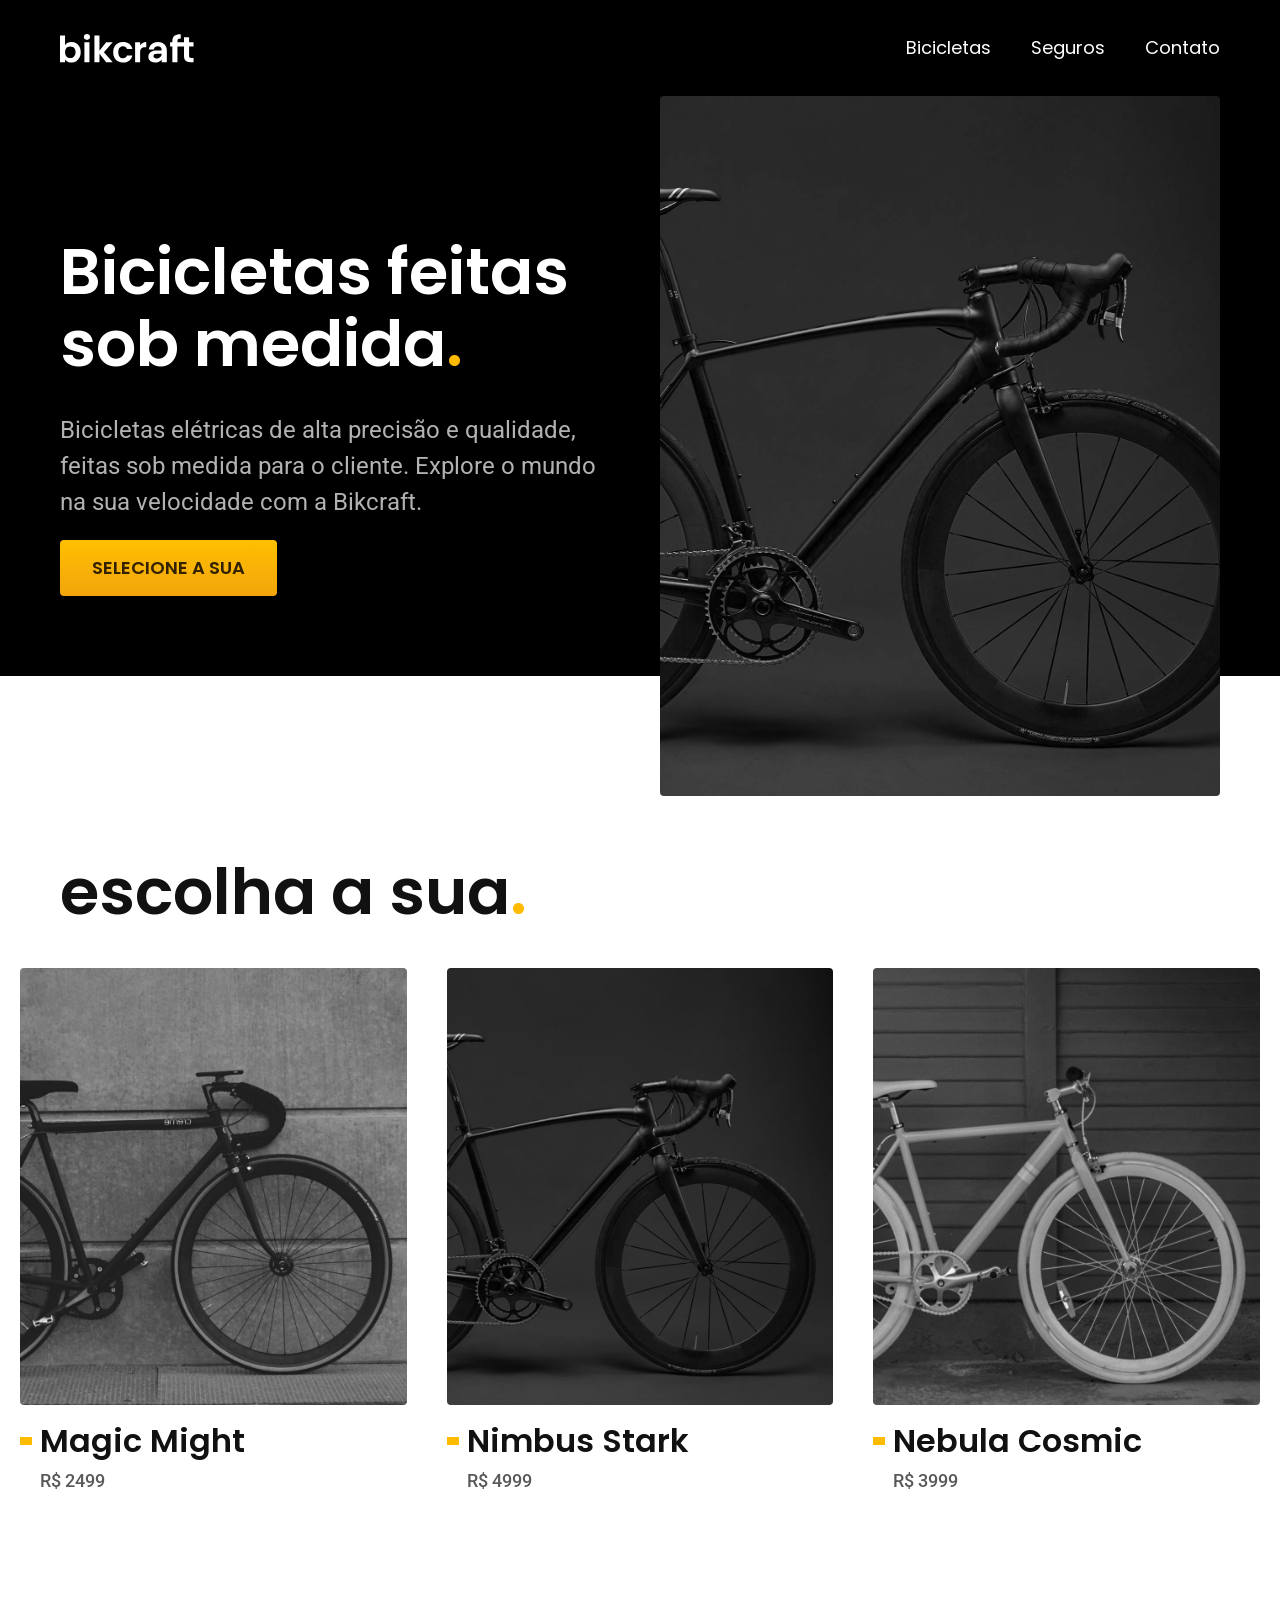
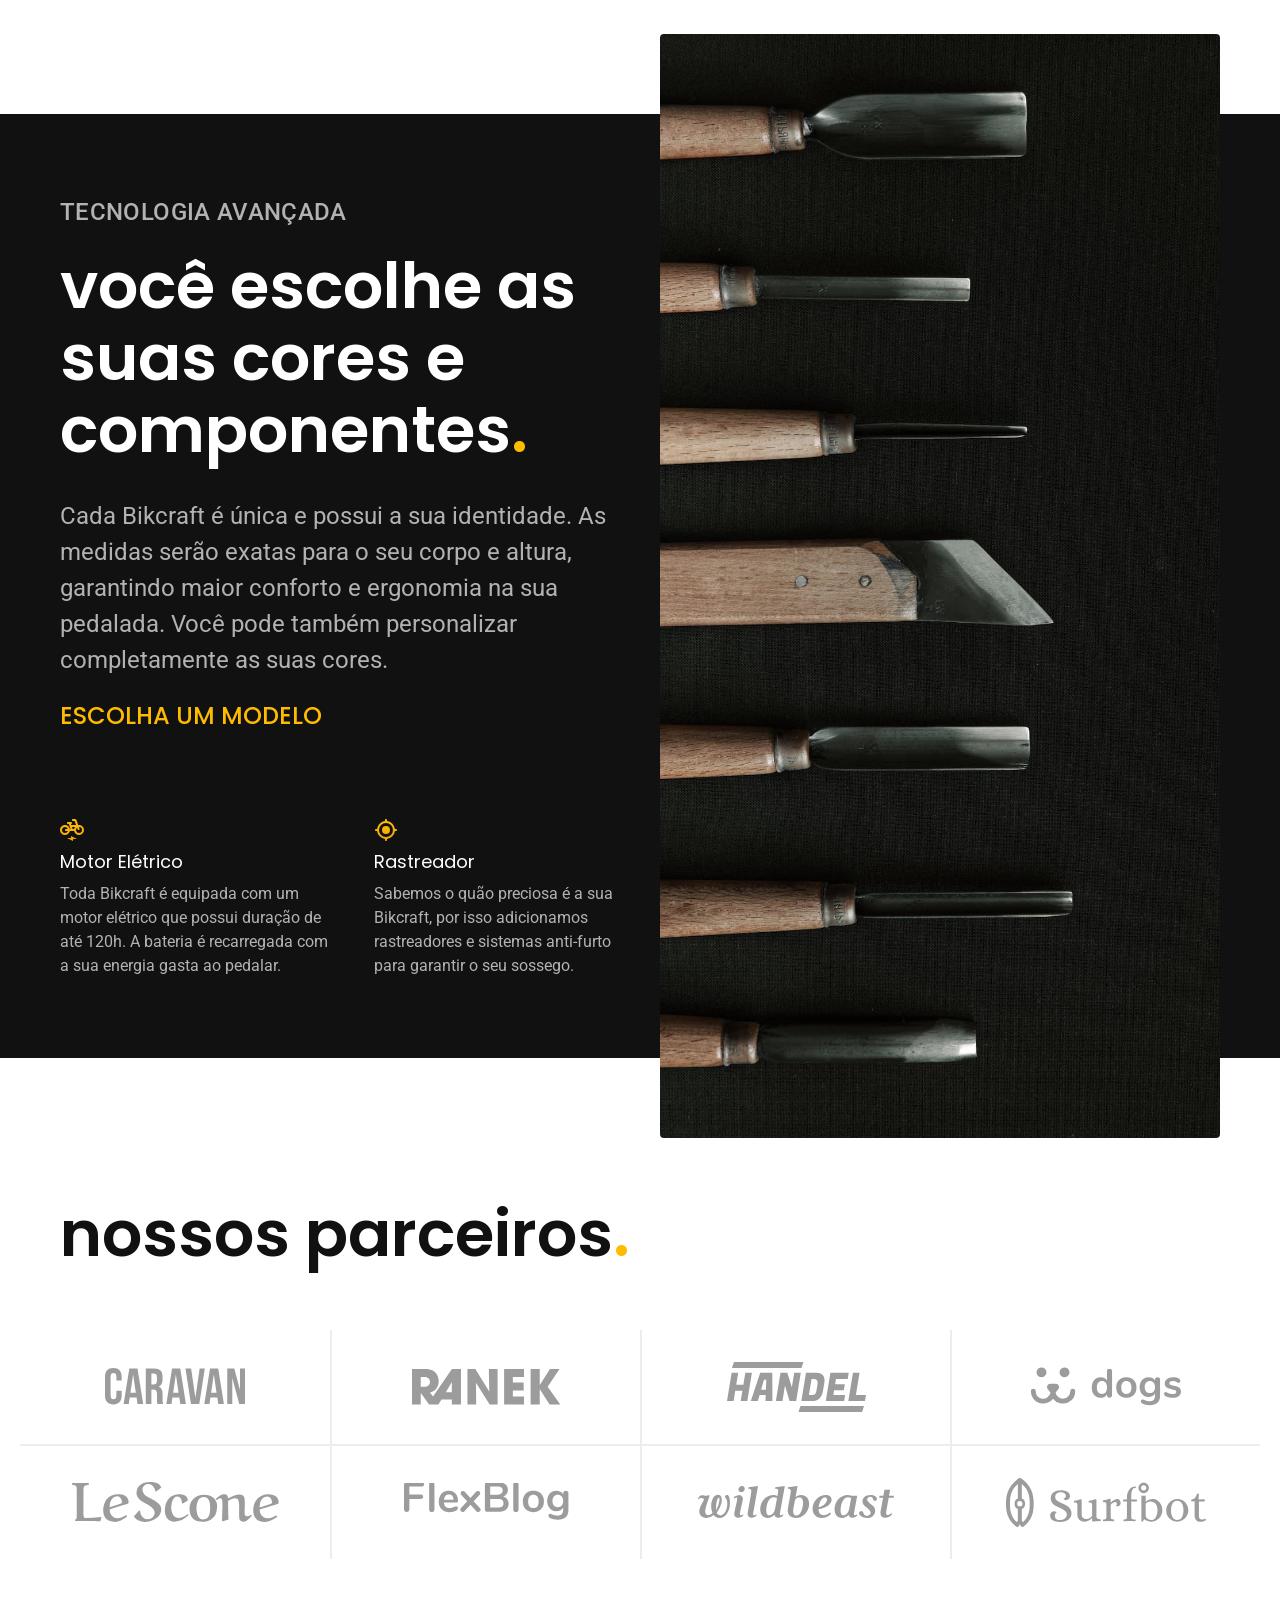
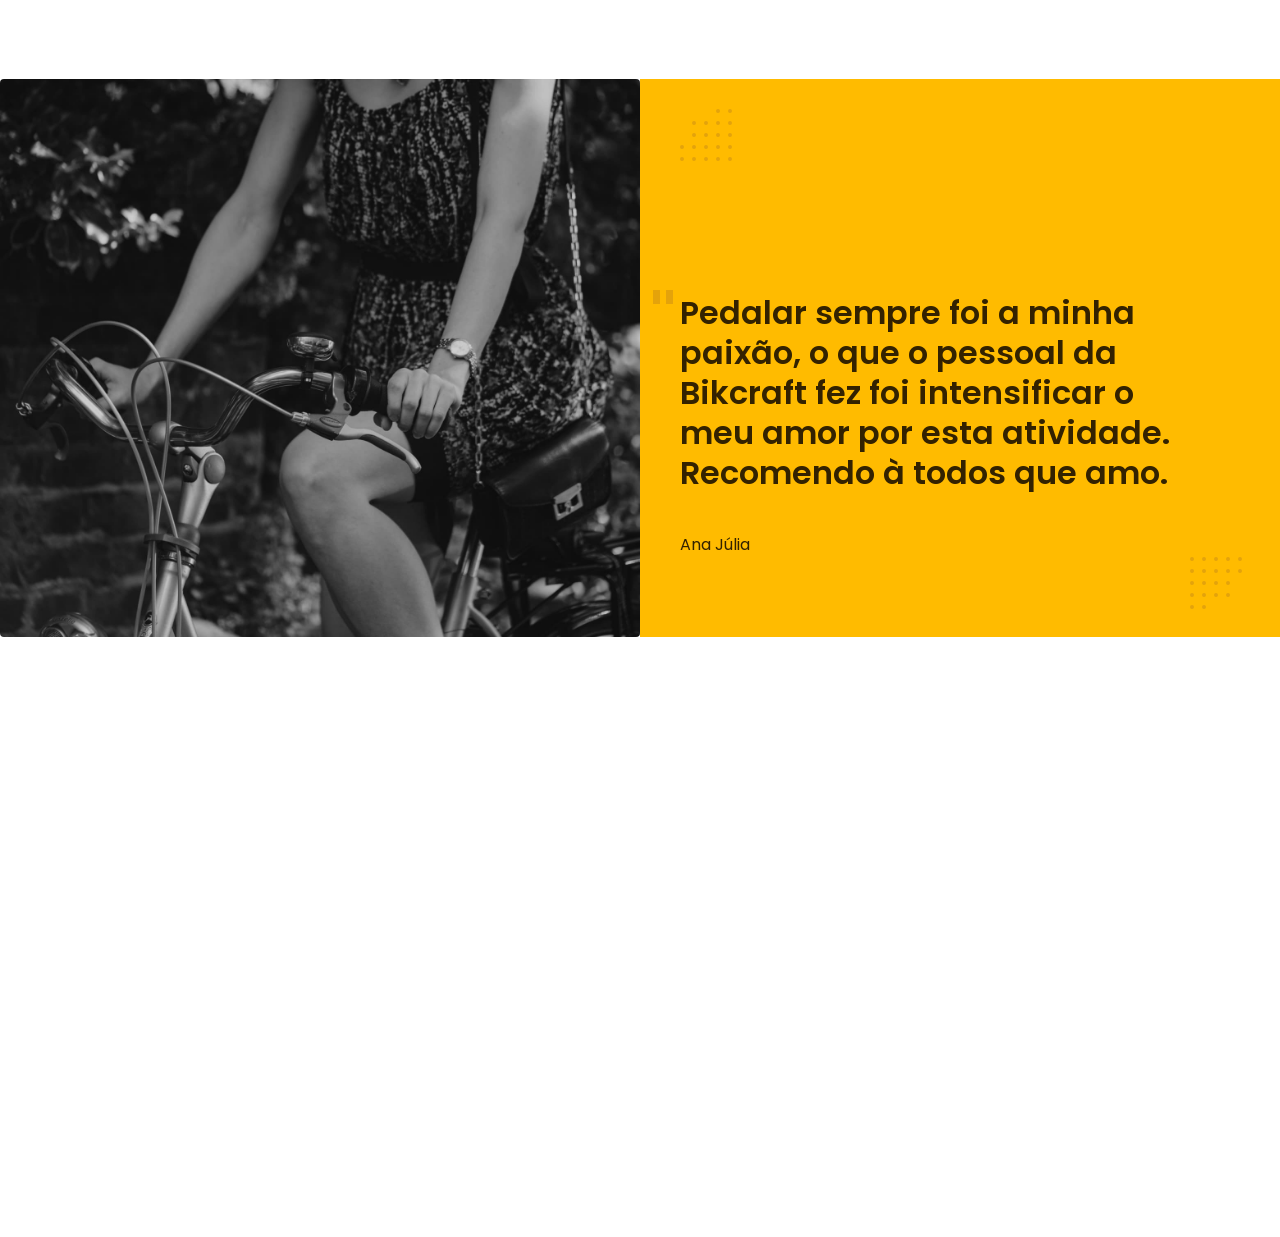
==== index.html @ 25c9abb1 "Adicionei seção de depoimentos à página inicial Introduz uma nova seção de depoimentos na página ini" ====
<!DOCTYPE html>
<html lang="pt-br">
<head>
    <meta charset="UTF-8">
    <meta name="viewport" content="width=device-width, initial-scale=1.0">
    <meta name="description" content="Bicicletas elétricas de alta precisão e qualidade,  feitas sob medida para o cliente. Explore o mundo na sua velocidade com a Bikcraft.">
    <title>Bikcraft - Bicicletas Elétricas</title>
    <link rel="stylesheet" href="./css/style.css">

    <link rel="preconnect" href="https://fonts.googleapis.com">
    <link rel="preconnect" href="https://fonts.gstatic.com" crossorigin>
    <link href="https://fonts.googleapis.com/css2?family=Poppins:wght@400;600&family=Roboto:wght@100..900&display=swap" rel="stylesheet">
</head>
<body>
    <header class="header-bg"> <!-- header-bg signifca header background -->
        <div class="header container">
            <a href="./index.html">
                <img src="./img/bikcraft.svg" alt="Bikcraft">
            </a>
            
            <nav aria-label="primaria">  <!-- Navegação primaria do site -->
                <ul class="header-menu font-1-m cor-0">
                    <li><a href="./bicicletas.html">Bicicletas</a></li>
                    <li><a href="./seguros.html">Seguros</a></li>
                    <li><a href="./contato.html">Contato</a></li>
                </ul>
            </nav>
        </div>
    </header>

    <main class="introducao-bg">
        <div class="introducao container">
            <div class="introducao-conteudo">
                <h1 class="font-1-xxl cor-0">Bicicletas feitas sob medida<span class="cor-p1">.</span></h1>
                <p class="font-2-l cor-5">Bicicletas elétricas de alta precisão e qualidade,  feitas sob medida para o cliente. Explore o mundo na sua velocidade com a Bikcraft.</p>
                <a class="botao" href="./bicicletas.html">Selecione a sua</a>
            </div>
            <div class="introducao-imagem">
                <img src="./img/fotos/introducao.jpg" alt="Bicileta elétrica preta">
            </div>
        </div>
    </main>

    <article class="bicicletas-lista">
        <h2 class="container font-1-xxl">escolha a sua<span class="cor-p1">.</span></h2>
        <ul>
            <li>
                <a href="./bicicletas/magic.html">
                    <img src="./img/bicicletas/magic-home.jpg" alt="Bicileta preta">
                    <h3 class="font-1-xl">Magic Might</h3>
                    <span class="font-2-m cor-8">R$ 2499</span>
                </a>
            </li>
            <li>
                <a href="./bicicletas/nimbus.html">
                    <img src="./img/bicicletas/nimbus-home.jpg" alt="Bicileta preta">
                    <h3 class="font-1-xl">Nimbus Stark</h3>
                    <span class="font-2-m cor-8">R$ 4999</span>
                </a>
            </li>
            <li>
                <a href="./bicicletas/nebula.html">
                    <img src="./img/bicicletas/nebula-home.jpg" alt="Bicileta preta">
                    <h3 class="font-1-xl">Nebula Cosmic</h3>
                    <span class="font-2-m cor-8">R$ 3999</span>
                </a>
            </li>
        </ul>
    </article>

    <article class="tecnologia-bg">
        <div class="tecnologia container">
            <div class="tecnologia-conteudo">
                <span class="font-2-l-b cor-5">tecnologia avançada</span>
                <h2 class="font-1-xxl cor-0">você escolhe as suas cores e componentes<span class="cor-p1">.</span></h2>
                <p class="font-2-l cor-5">Cada Bikcraft é única e possui a sua identidade. As medidas serão exatas para o seu corpo e altura, garantindo maior conforto e ergonomia na sua pedalada. Você pode também personalizar completamente as suas cores.</p>
                <a class="link" href="./bicicletas.html">Escolha um modelo</a>
                <ul class="tecnologia-vantagens">
                    <li>
                        <img src="./img/icones/eletrica.svg" alt="">
                        <h3 class="font-1-m cor-0">Motor Elétrico</h3>
                        <p class="font-2-s cor-5">Toda Bikcraft é equipada com um motor elétrico que possui duração de até 120h. A bateria é recarregada com a sua energia gasta ao pedalar.</p>
                    </li>
                    <li>
                        <img src="./img/icones/rastreador.svg" alt="">
                        <h3 class="font-1-m cor-0">Rastreador</h3>
                        <p class="font-2-s cor-5">Sabemos o quão preciosa é a sua Bikcraft, por isso adicionamos rastreadores e sistemas anti-furto para garantir o seu sossego.</p>
                    </li>
                </ul>
            </div>
            <div class="tecnologia-imagem">
                <img src="./img/fotos/tecnologia.jpg" alt="">
            </div>
        </div>
    </article>

    <section class="parceiros" aria-label="Nossos Parceiros">
        <h2 class="container font-1-xxl">nossos parceiros<span class="cor-p1">.</span></h2>

        <ul>
            <li><img src="./img/parceiros/caravan.svg" alt="caravan"></li>
            <li><img src="./img/parceiros/ranek.svg" alt="ranek"></li>
            <li><img src="./img/parceiros/handel.svg" alt="handel"></li>
            <li><img src="./img/parceiros/dogs.svg" alt="dogs"></li>
            <li><img src="./img/parceiros/lescone.svg" alt="lescone"></li>
            <li><img src="./img/parceiros/flexblog.svg" alt="flexblog"></li>
            <li><img src="./img/parceiros/wildbeast.svg" alt="wildbeast"></li>
            <li><img src="./img/parceiros/surfbot.svg" alt="surfbot"></li>
        </ul>
    </section>

    <section class="depoimento" aria-label="Depoimentos">
        <div class="depoimento-imagem">
            <img src="/img/fotos/depoimento.jpg" alt="">
        </div>
        <div class="depoimento-conteudo">
            <p class="cor-p5 font-1-xl">Pedalar sempre foi a minha paixão, o que o pessoal da Bikcraft fez foi intensificar o meu amor por esta atividade. Recomendo à todos que amo.</p>
            <span class="cor-p5 font-1-s">Ana Júlia</span>
        </div>

    </section>
</body>
</html>
---- css/style.css ----
@charset "UTF-8";
@import "./global/global.css";
@import "./utilidades/tipografia.css";
@import "./utilidades/cores.css";

@import "./global/header.css";

 /* Utilidades */
@import "./utilidades/componentes.css";


/* Home (página inicial) */
@import "./home/introducao.css";
@import "./home/tecnologia.css";
@import "./home/parceiros.css";
@import "./home/depoimento.css";

/* Bicicletas */
@import "./bicicletas/bicicletas-lista.css";
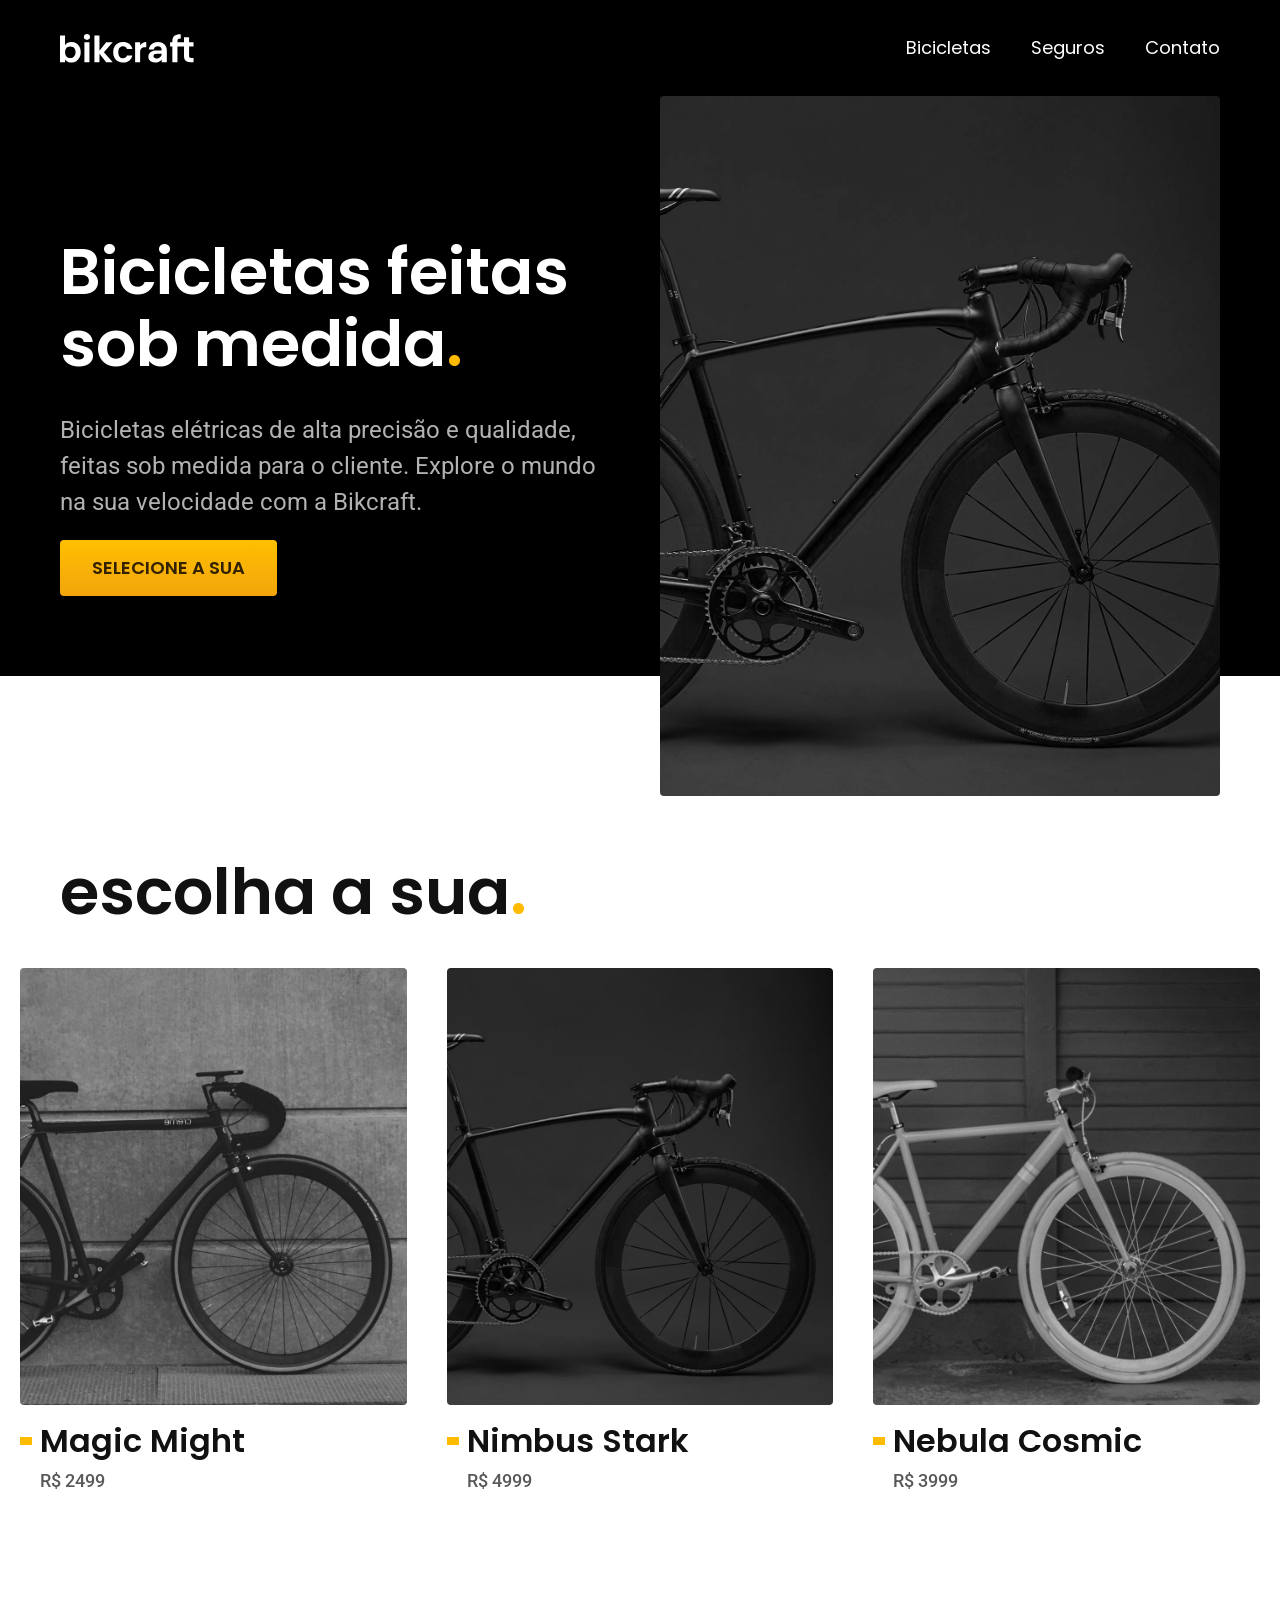
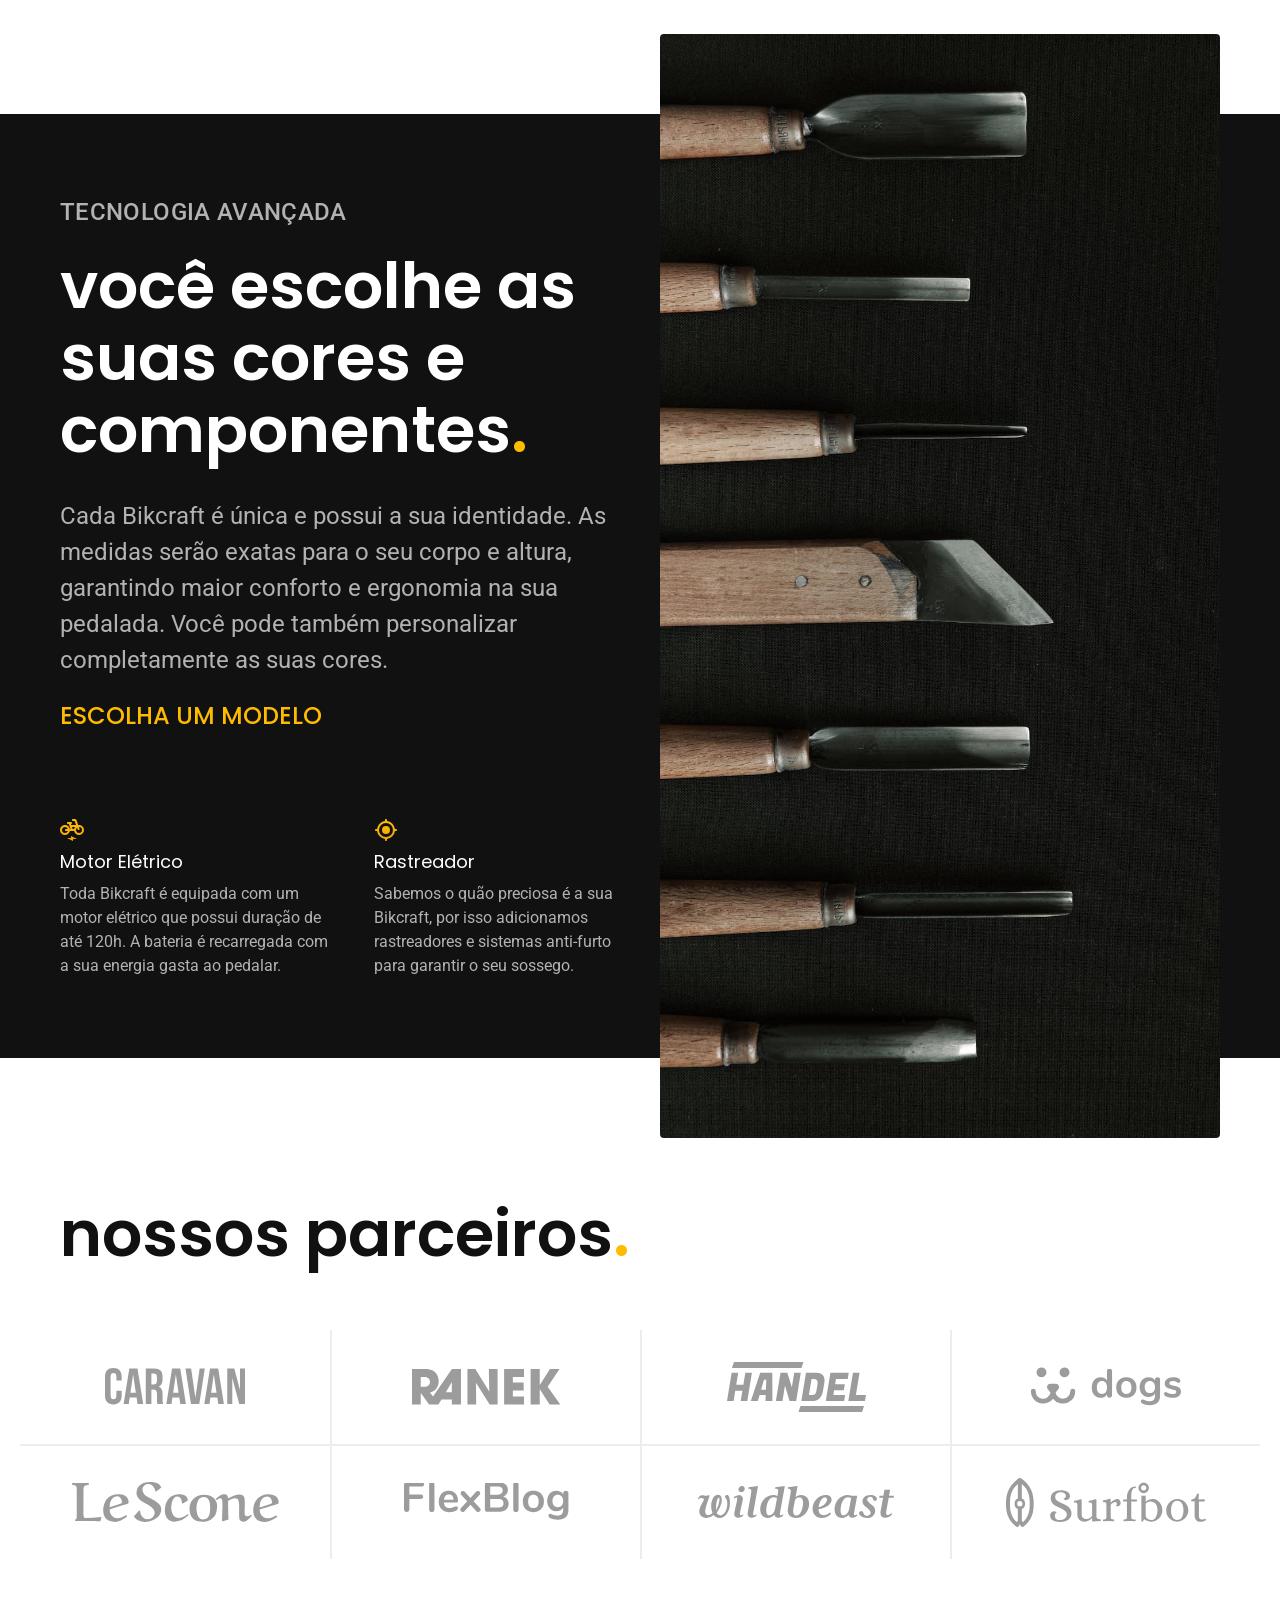
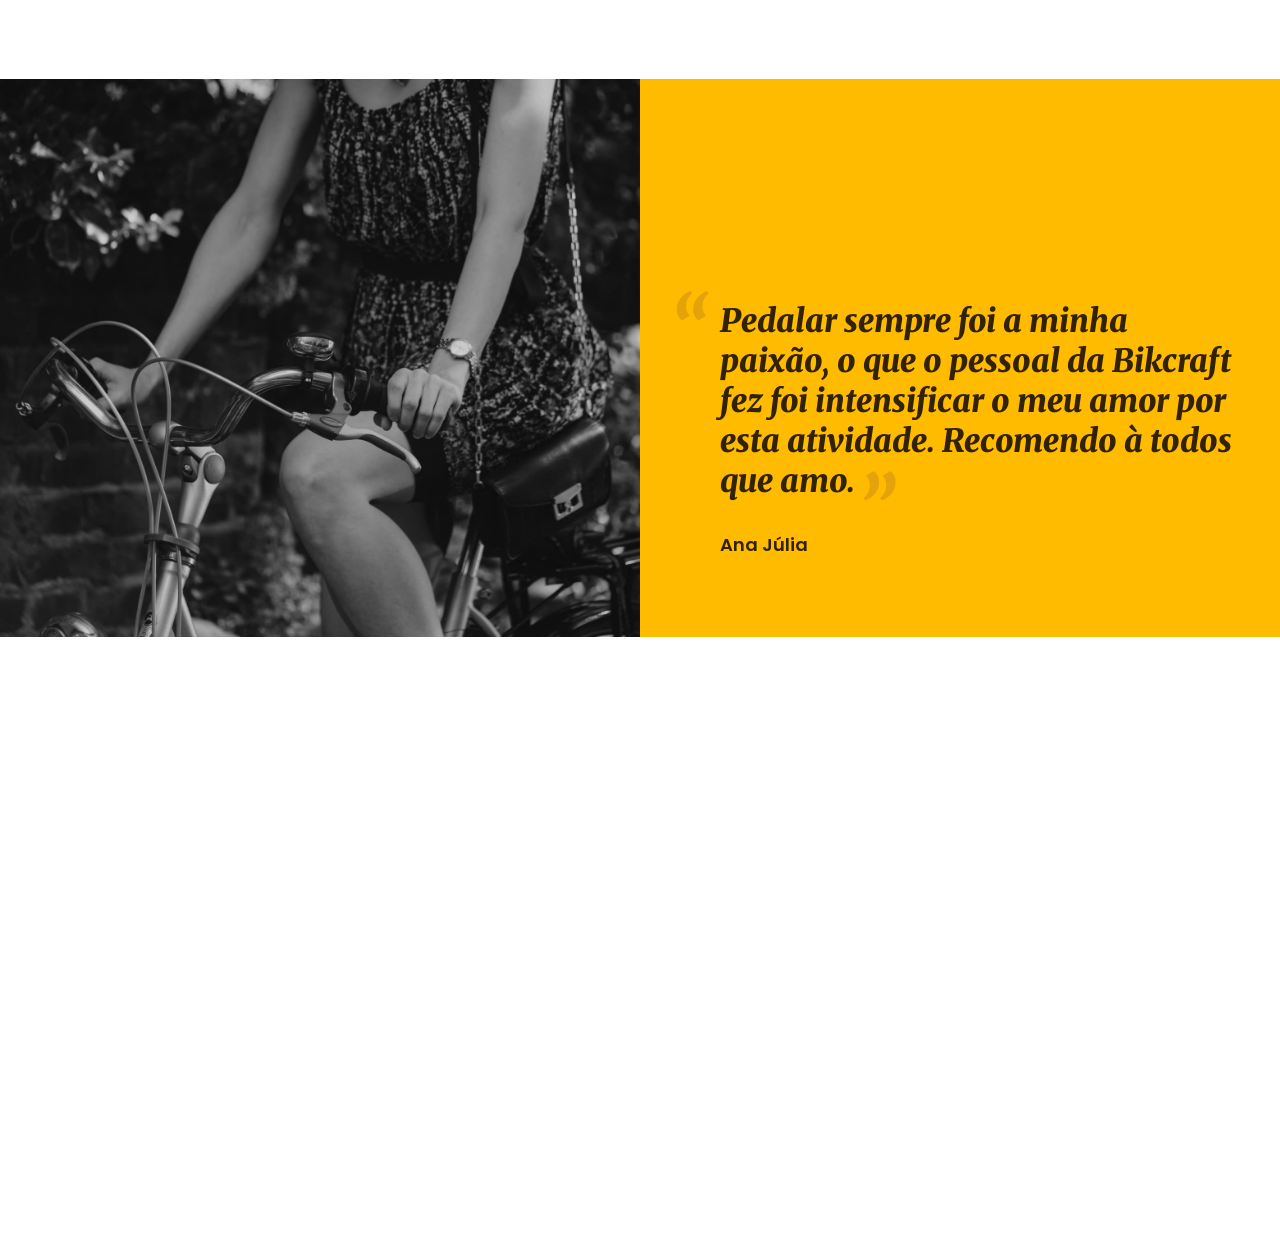
==== commit 318a05dd: "Estiliza seção de depoimentos Atualiza a seção de depoimentos com layout em duas colunas, fundo dest" ====
--- a/index.html
+++ b/index.html
@@ -9,7 +9,7 @@
 
     <link rel="preconnect" href="https://fonts.googleapis.com">
     <link rel="preconnect" href="https://fonts.gstatic.com" crossorigin>
-    <link href="https://fonts.googleapis.com/css2?family=Poppins:wght@400;600&family=Roboto:wght@100..900&display=swap" rel="stylesheet">
+    <link href="https://fonts.googleapis.com/css2?family=Merriweather:ital,opsz,wght@0,18..144,900;1,18..144,900&family=Poppins:wght@400;600&family=Roboto:wght@100..900&display=swap" rel="stylesheet">
 </head>
 <body>
     <header class="header-bg"> <!-- header-bg signifca header background -->
@@ -109,13 +109,15 @@
         </ul>
     </section>
 
-    <section class="depoimento" aria-label="Depoimentos">
+    <section class="depoimento" aria-label="Depoimento">
         <div class="depoimento-imagem">
-            <img src="/img/fotos/depoimento.jpg" alt="">
+            <img src="/img/fotos/depoimento.jpg" alt="Pessoa pedalando em uma bicicleta Bikcraft">
         </div>
         <div class="depoimento-conteudo">
-            <p class="cor-p5 font-1-xl">Pedalar sempre foi a minha paixão, o que o pessoal da Bikcraft fez foi intensificar o meu amor por esta atividade. Recomendo à todos que amo.</p>
-            <span class="cor-p5 font-1-s">Ana Júlia</span>
+            <blockquote class="font-1-xl cor-p5">
+                <p>Pedalar sempre foi a minha paixão, o que o pessoal da Bikcraft fez foi intensificar o meu amor por esta atividade. Recomendo à todos que amo.</p>
+            </blockquote>
+            <span class="cor-p5 font-1-m-b">Ana Júlia</span>
         </div>
 
     </section>
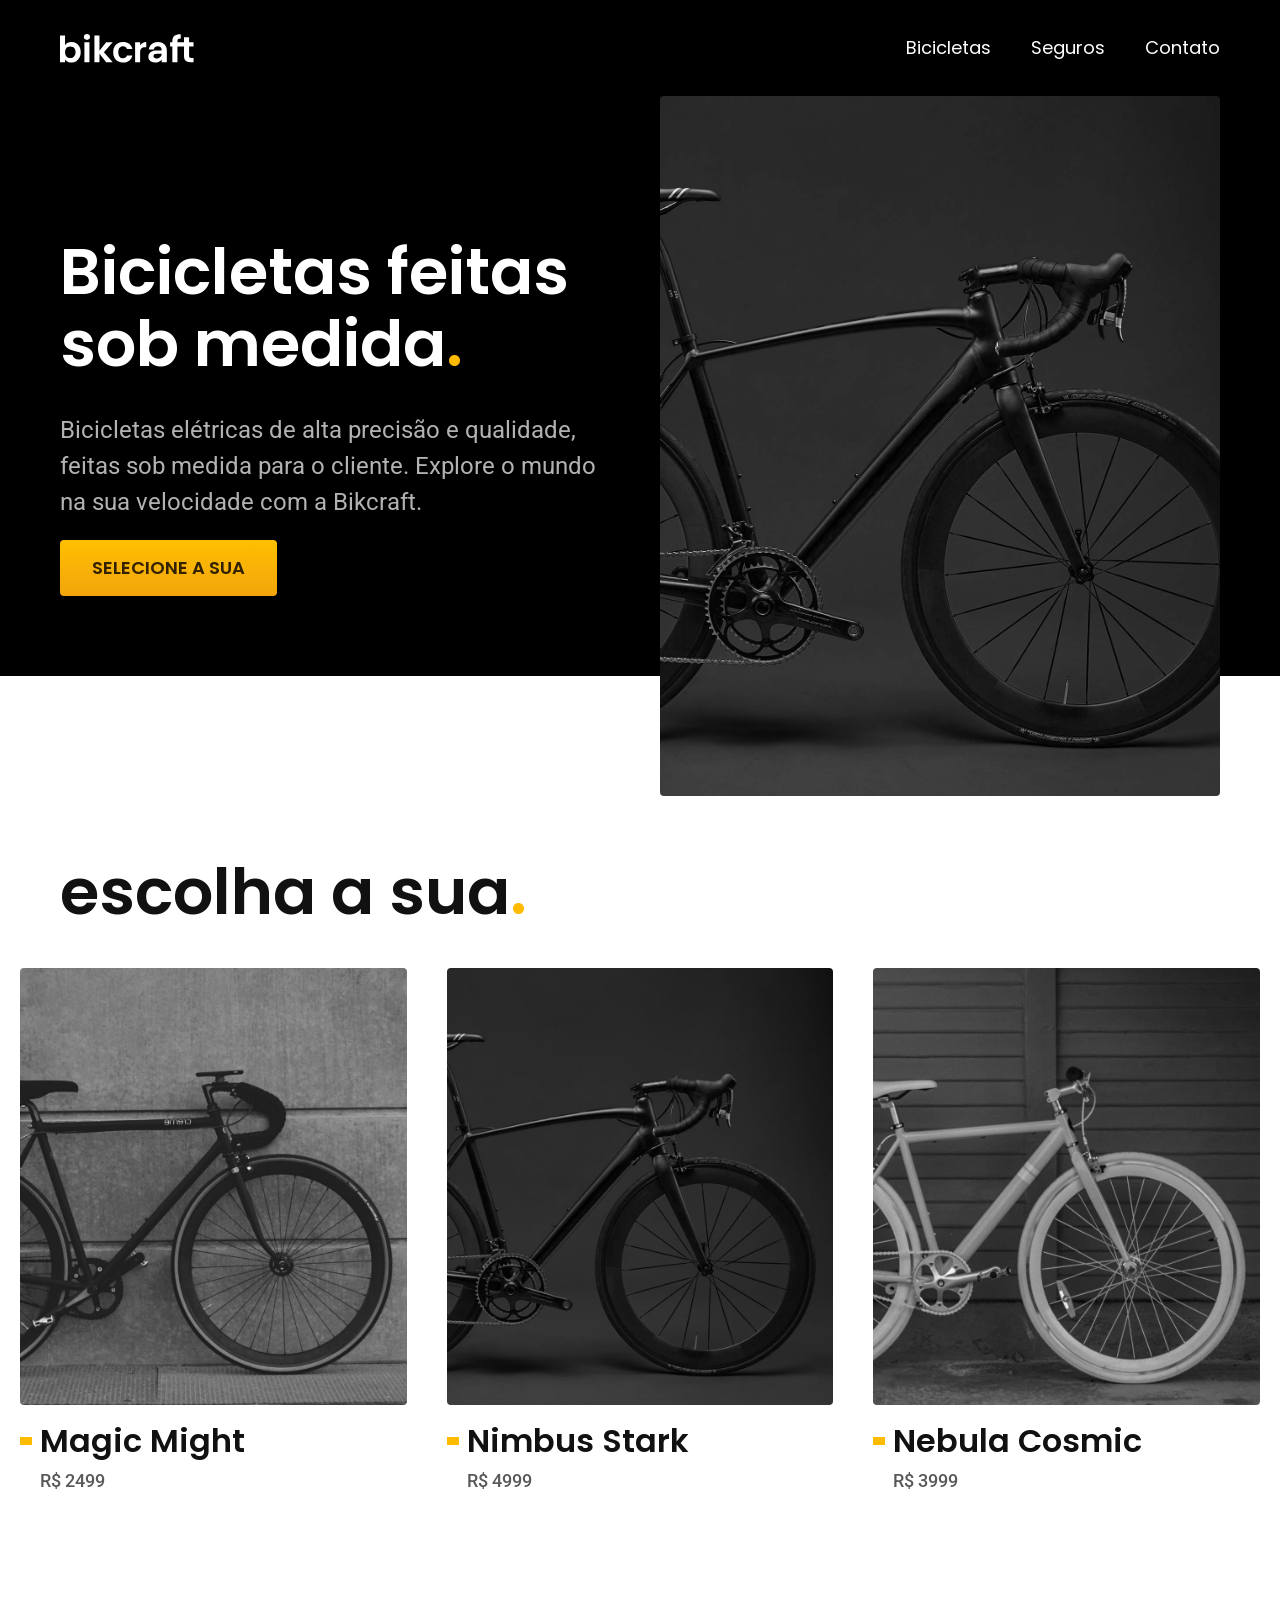
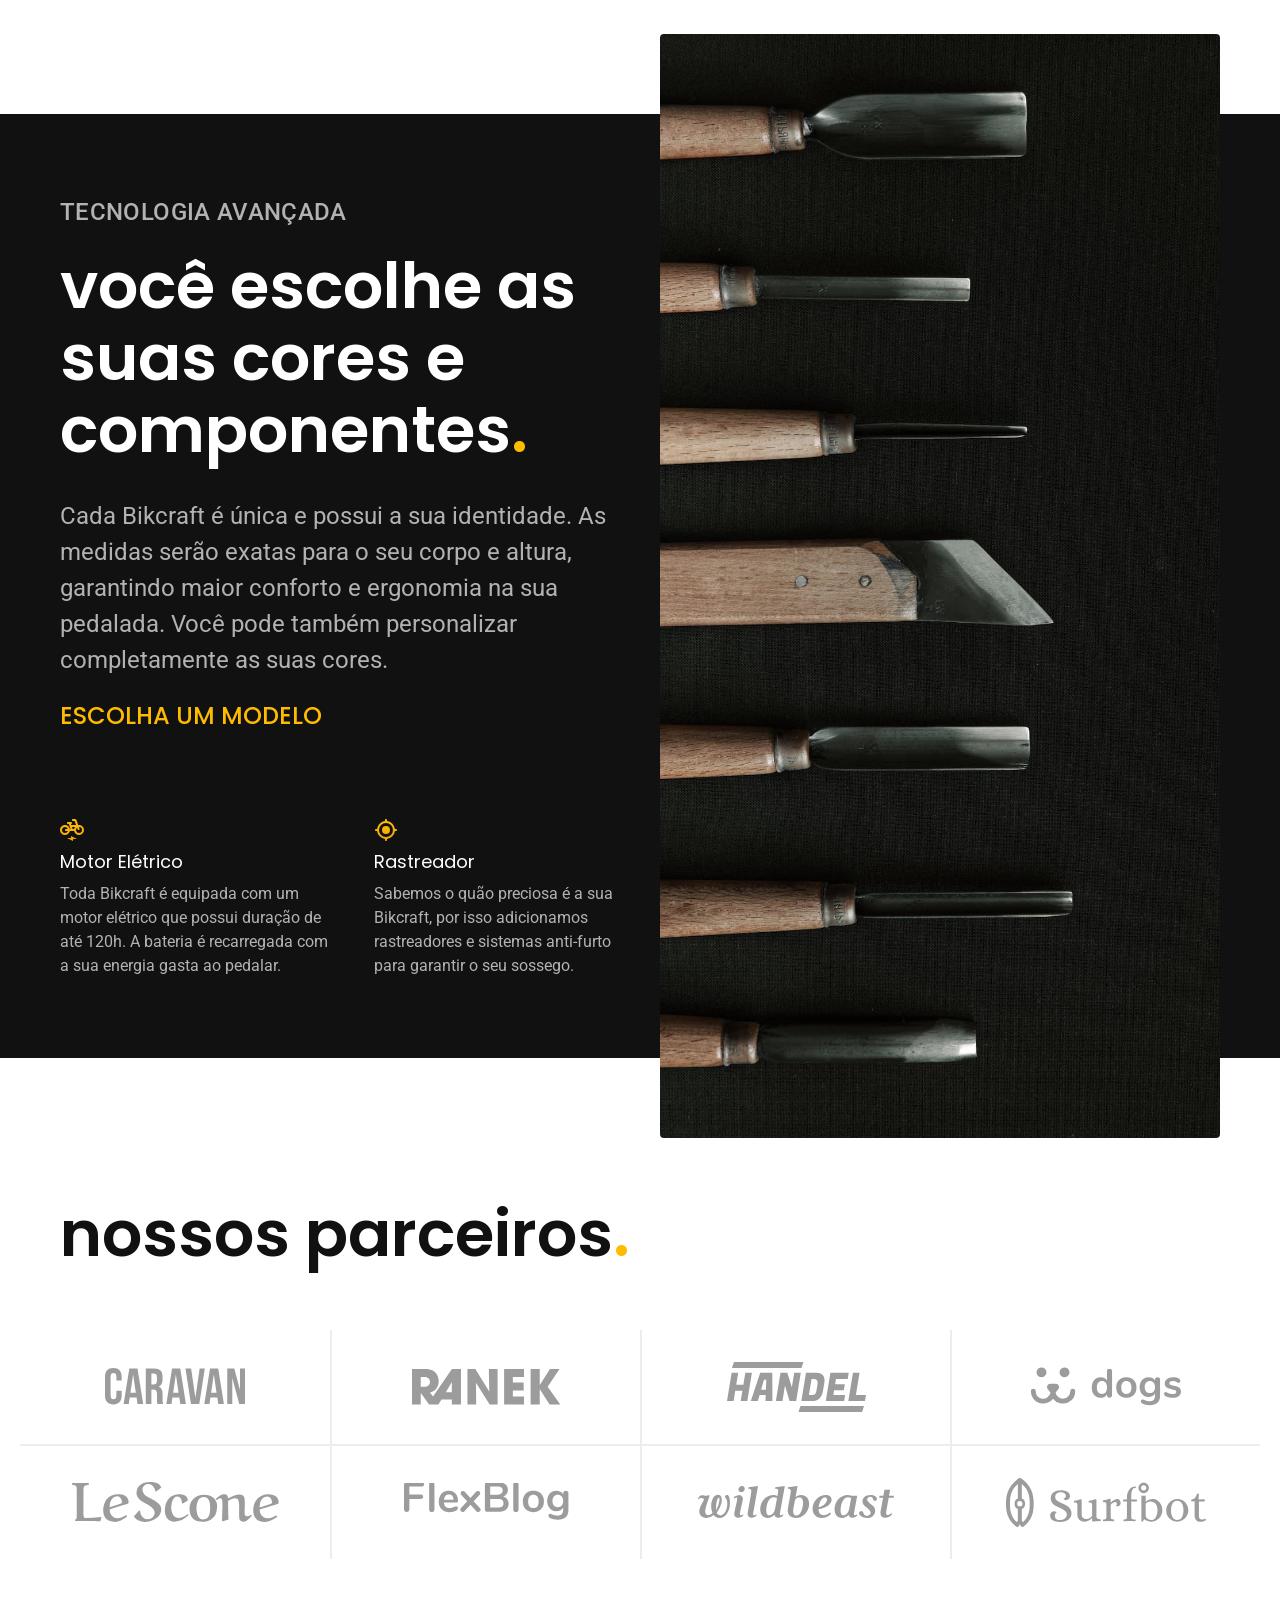
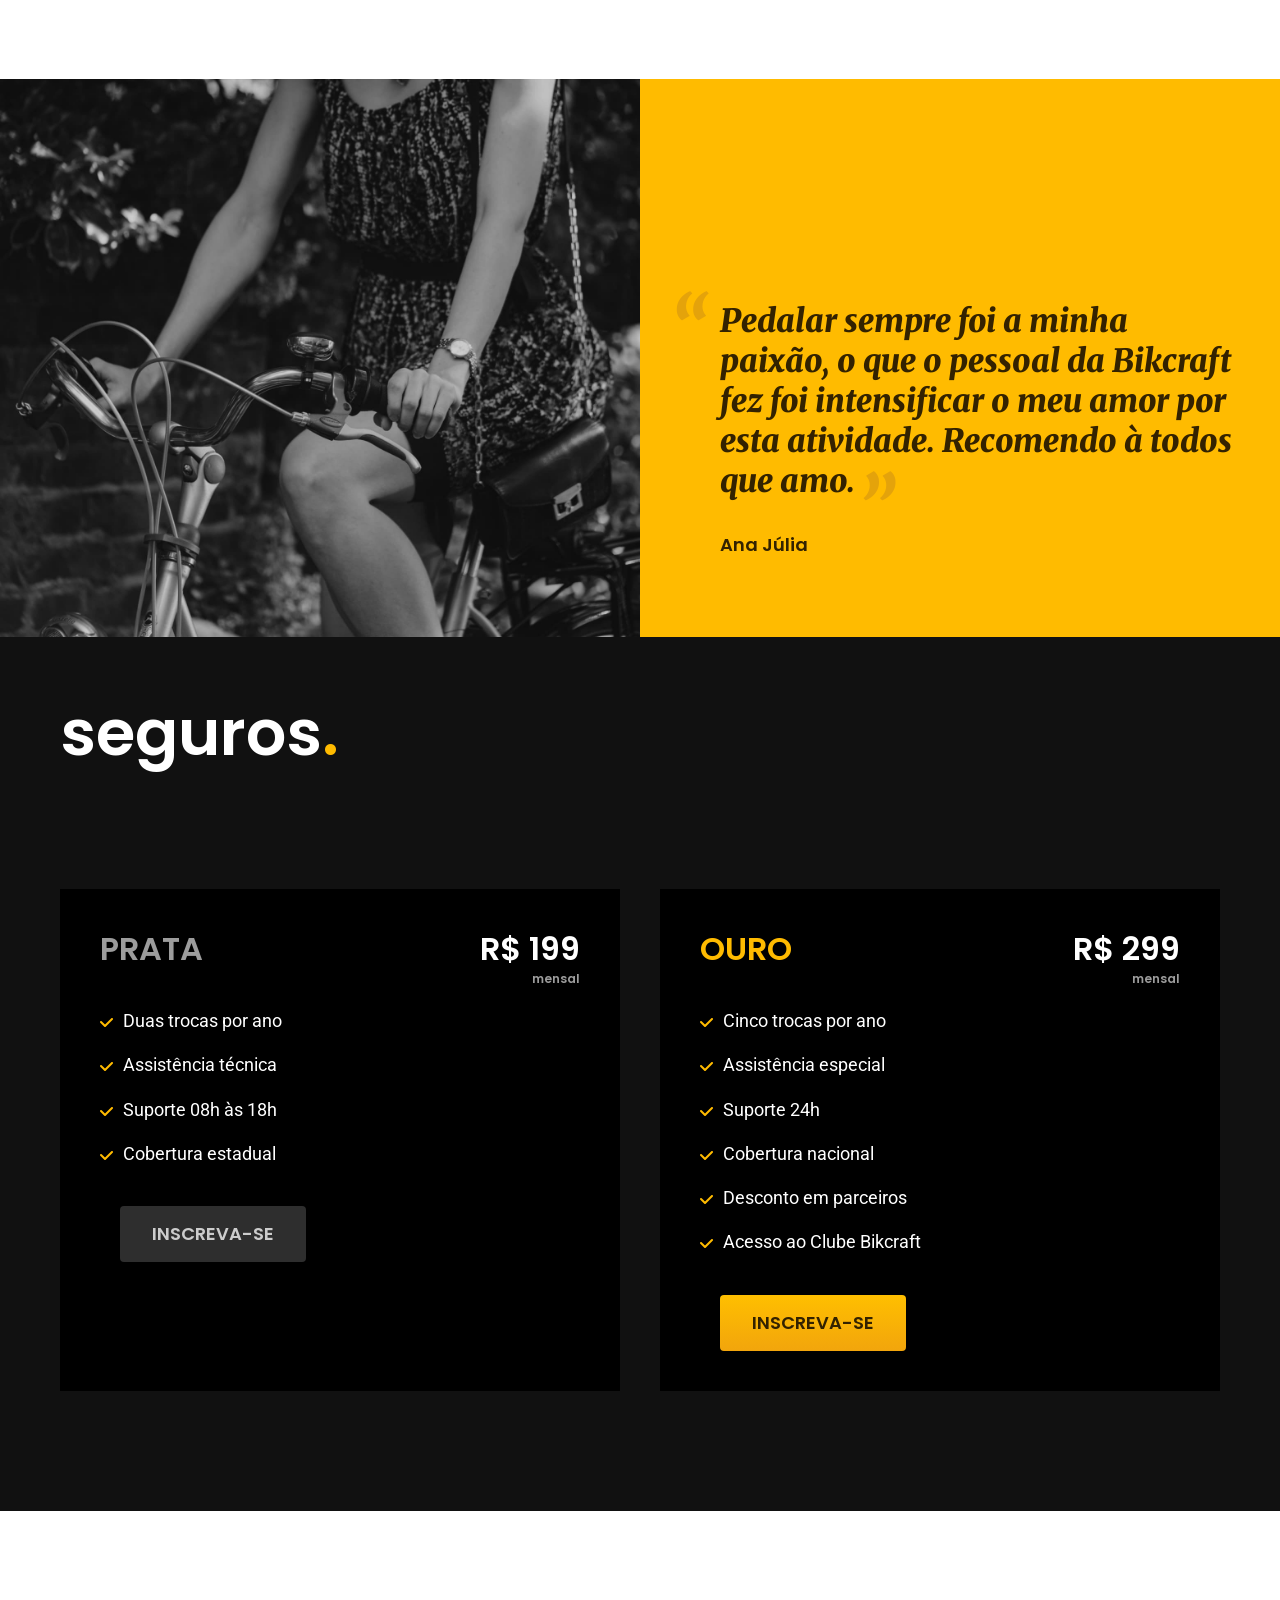
==== commit 717dbc19: "Adicionei seção de seguros à página inicial Este commit adiciona a nova seção de seguros à página in" ====
--- a/index.html
+++ b/index.html
@@ -119,7 +119,53 @@
             </blockquote>
             <span class="cor-p5 font-1-m-b">Ana Júlia</span>
         </div>
+    </section>
 
-    </section>
+    <article class="seguros-bg">
+        <h2 class="container font-1-xxl cor-0">seguros<span class="cor-p1">.</span></h2>
+
+        <div class="seguros-conteudo container">
+            <div class="seguros-item">
+                <div class="seguros-item-detalhe">
+                    <h3 class="font-1-xl cor-6">Prata</h3>
+                    <ul class="font-2-m cor-0">
+                        <li>Duas trocas por ano</li>
+                        <li>Assistência técnica</li>
+                        <li>Suporte 08h às 18h</li>
+                        <li>Cobertura estadual</li>
+                    </ul>
+                </div>
+                <div class="seguros-item-valor">
+                    <p class="font-1-xl cor-0">R$ 199</p>
+                    <span class="font-1-xs cor-6">mensal</span>
+                </div>
+                <a class="botao-2" href="#">Inscreva-se</a>
+
+            </div>
+
+            <div class="seguros-item">
+                <div class="seguros-item-detalhe">
+                    <h3 class="font-1-xl cor-p1">Ouro</h3>
+                    <ul class="font-2-m cor-0">
+                        <li>Cinco trocas por ano</li>
+                        <li>Assistência especial</li>
+                        <li>Suporte 24h</li>
+                        <li>Cobertura nacional</li>
+                        <li>Desconto em parceiros</li>
+                        <li>Acesso ao Clube Bikcraft</li>
+                    </ul>
+                </div>
+                <div class="seguros-item-valor">
+                    <p class="font-1-xl cor-0">R$ 299</p>
+                    <span class="font-1-xs cor-6">mensal</span>
+                </div>
+                <a class="botao" href="#">Inscreva-se</a>
+
+            </div>
+
+        </div>
+
+
+    </article>
 </body>
 </html>
--- a/css/style.css
+++ b/css/style.css
@@ -14,6 +14,7 @@
 @import "./home/tecnologia.css";
 @import "./home/parceiros.css";
 @import "./home/depoimento.css";
+@import "./home/seguros.css";
 
 /* Bicicletas */
 @import "./bicicletas/bicicletas-lista.css";
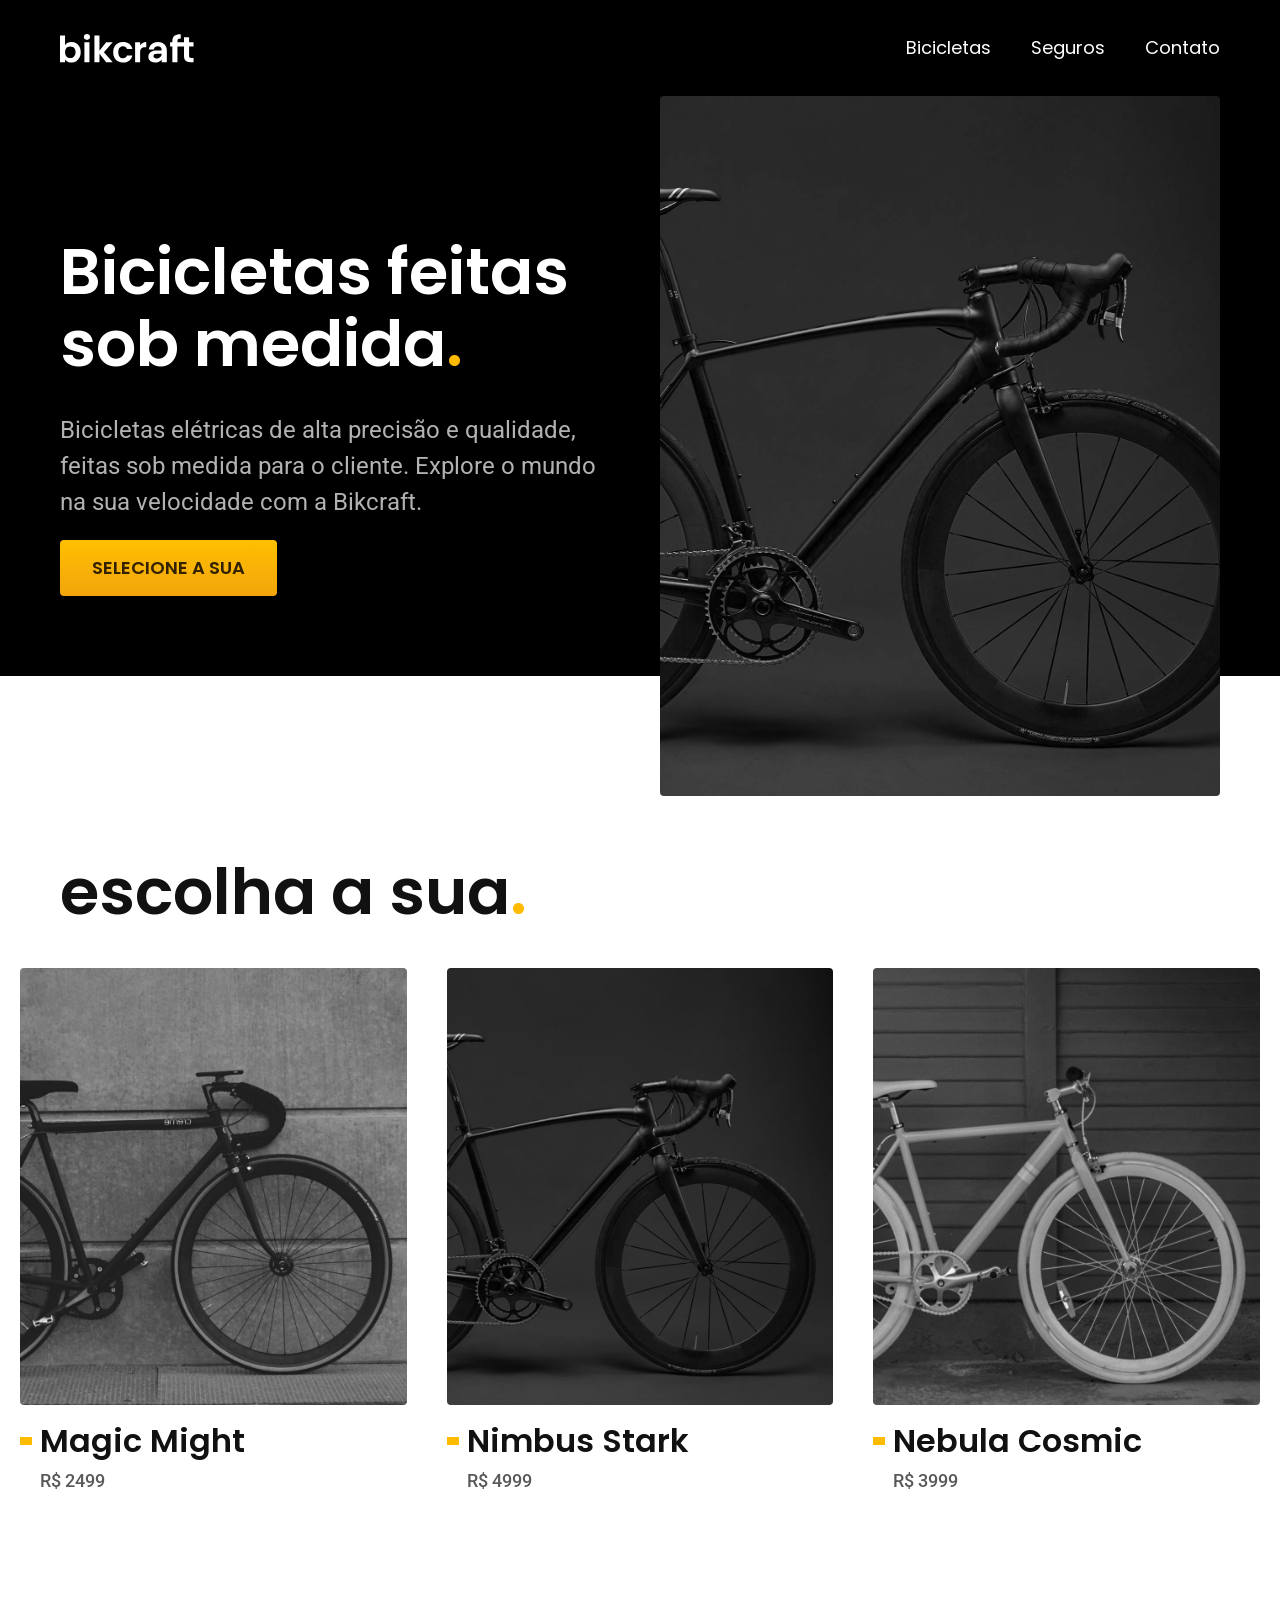
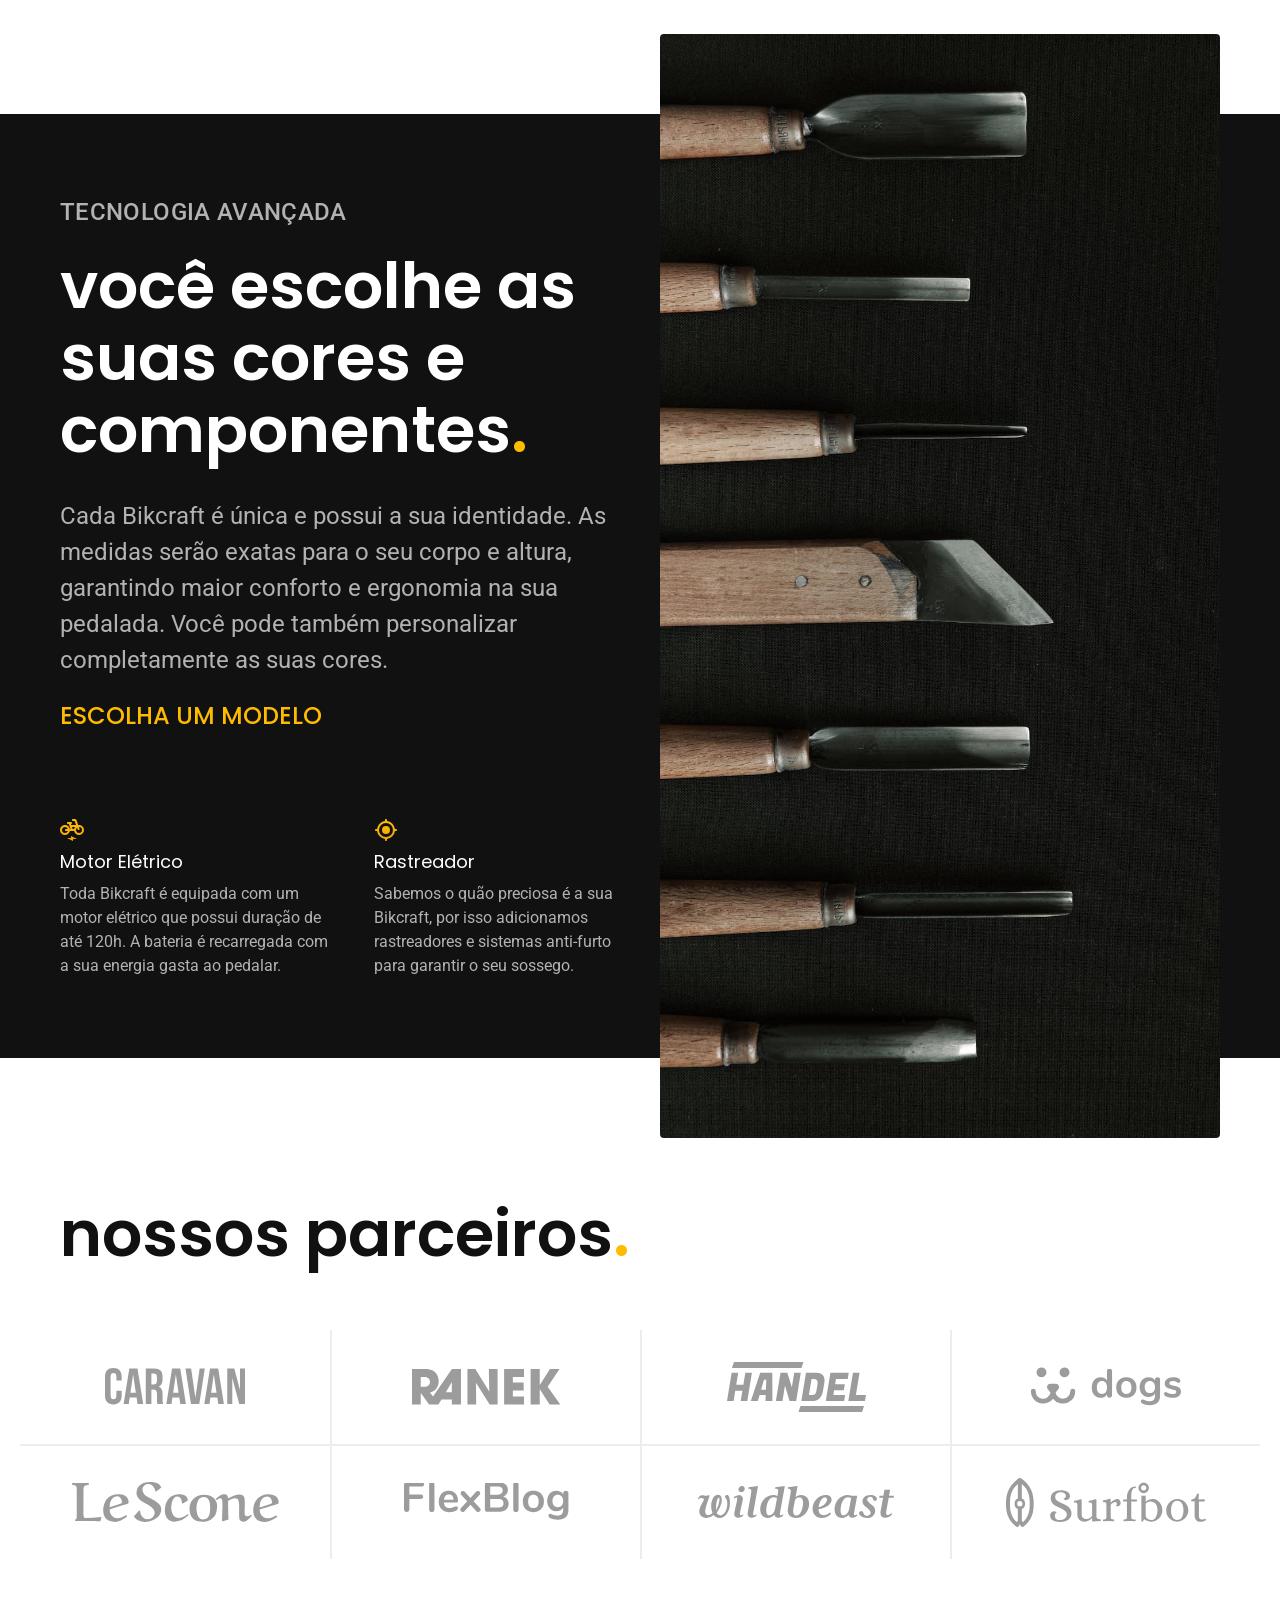
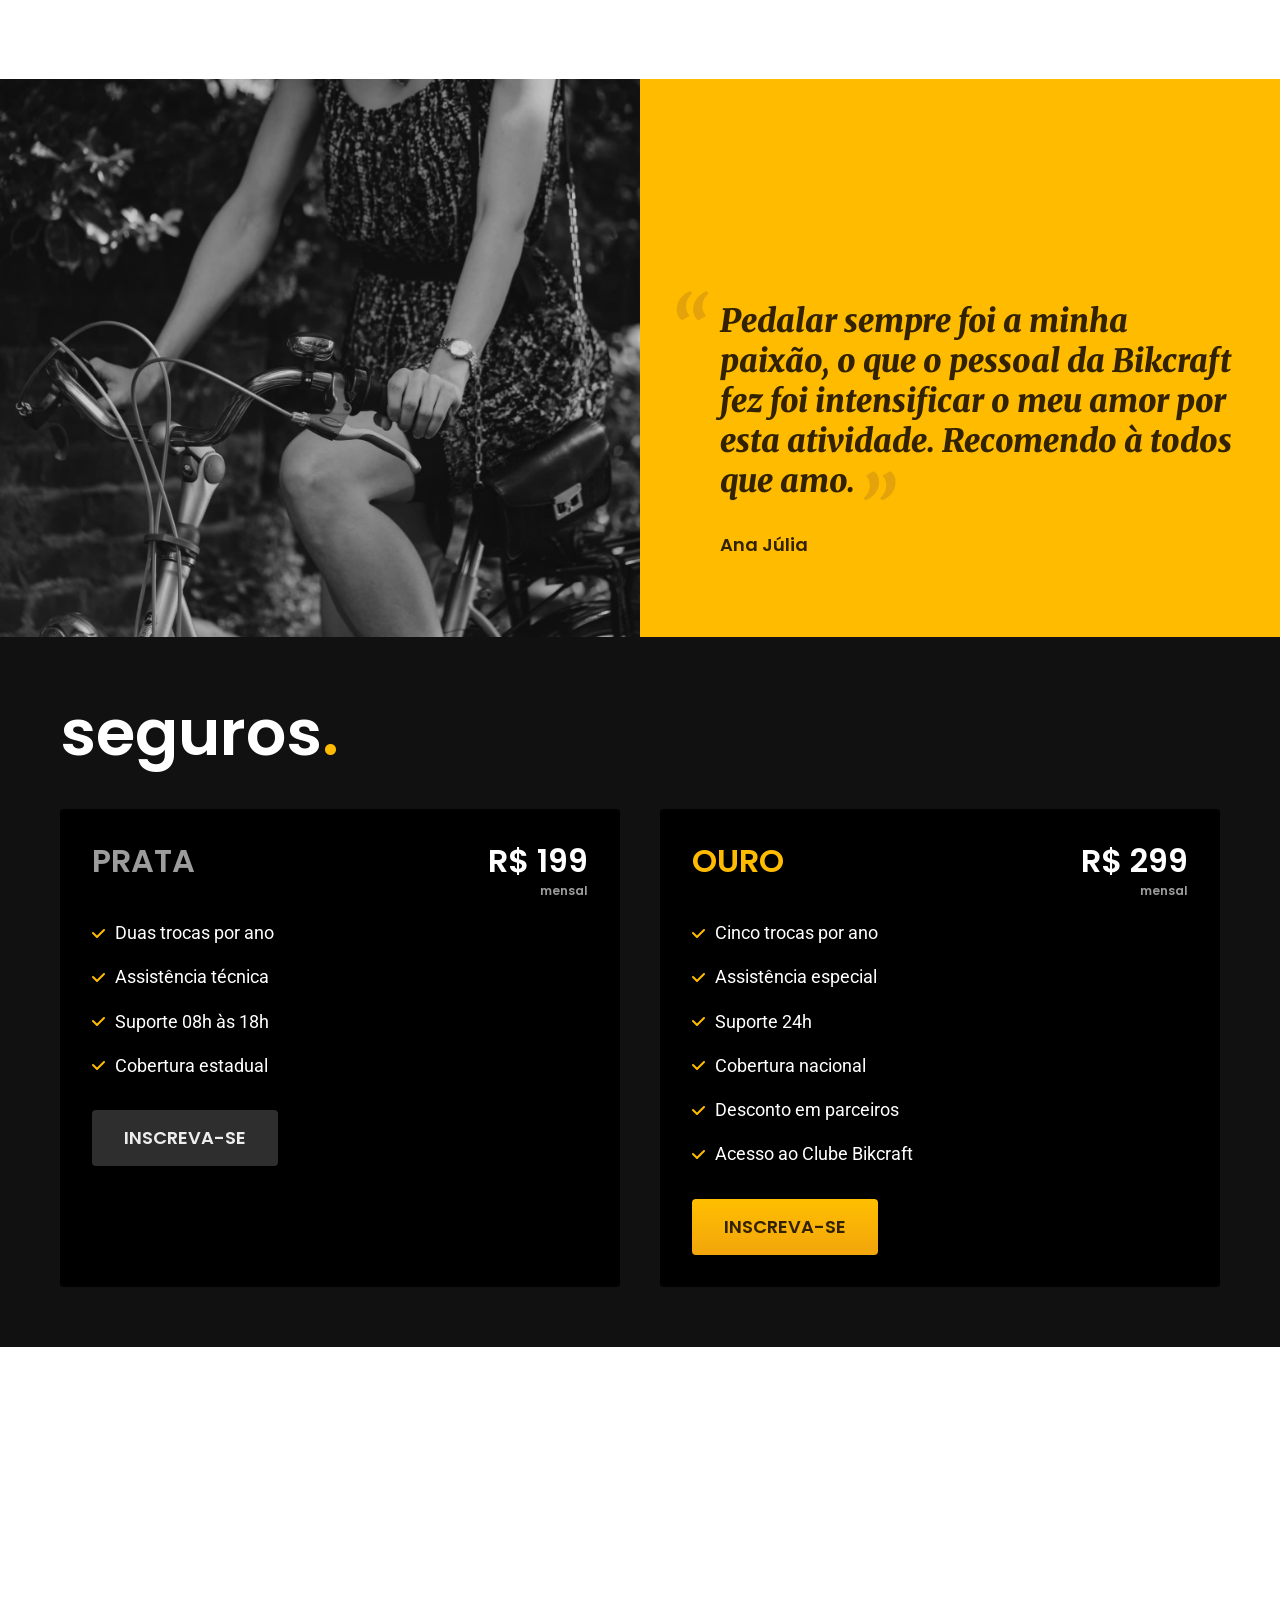
==== commit 248956fc: "Ajustei o layout de seguros e botões Esse commit reorganiza o CSS de seguros em sua pasta própria, a" ====
--- a/index.html
+++ b/index.html
@@ -139,8 +139,7 @@
                     <p class="font-1-xl cor-0">R$ 199</p>
                     <span class="font-1-xs cor-6">mensal</span>
                 </div>
-                <a class="botao-2" href="#">Inscreva-se</a>
-
+                <a class="botao secundario" href="./orcamento.html">Inscreva-se</a>
             </div>
 
             <div class="seguros-item">
--- a/css/style.css
+++ b/css/style.css
@@ -14,9 +14,9 @@
 @import "./home/tecnologia.css";
 @import "./home/parceiros.css";
 @import "./home/depoimento.css";
-@import "./home/seguros.css";
 
 /* Bicicletas */
 @import "./bicicletas/bicicletas-lista.css";
 
-
+/* Seguros */
+@import "./seguros/seguros.css";
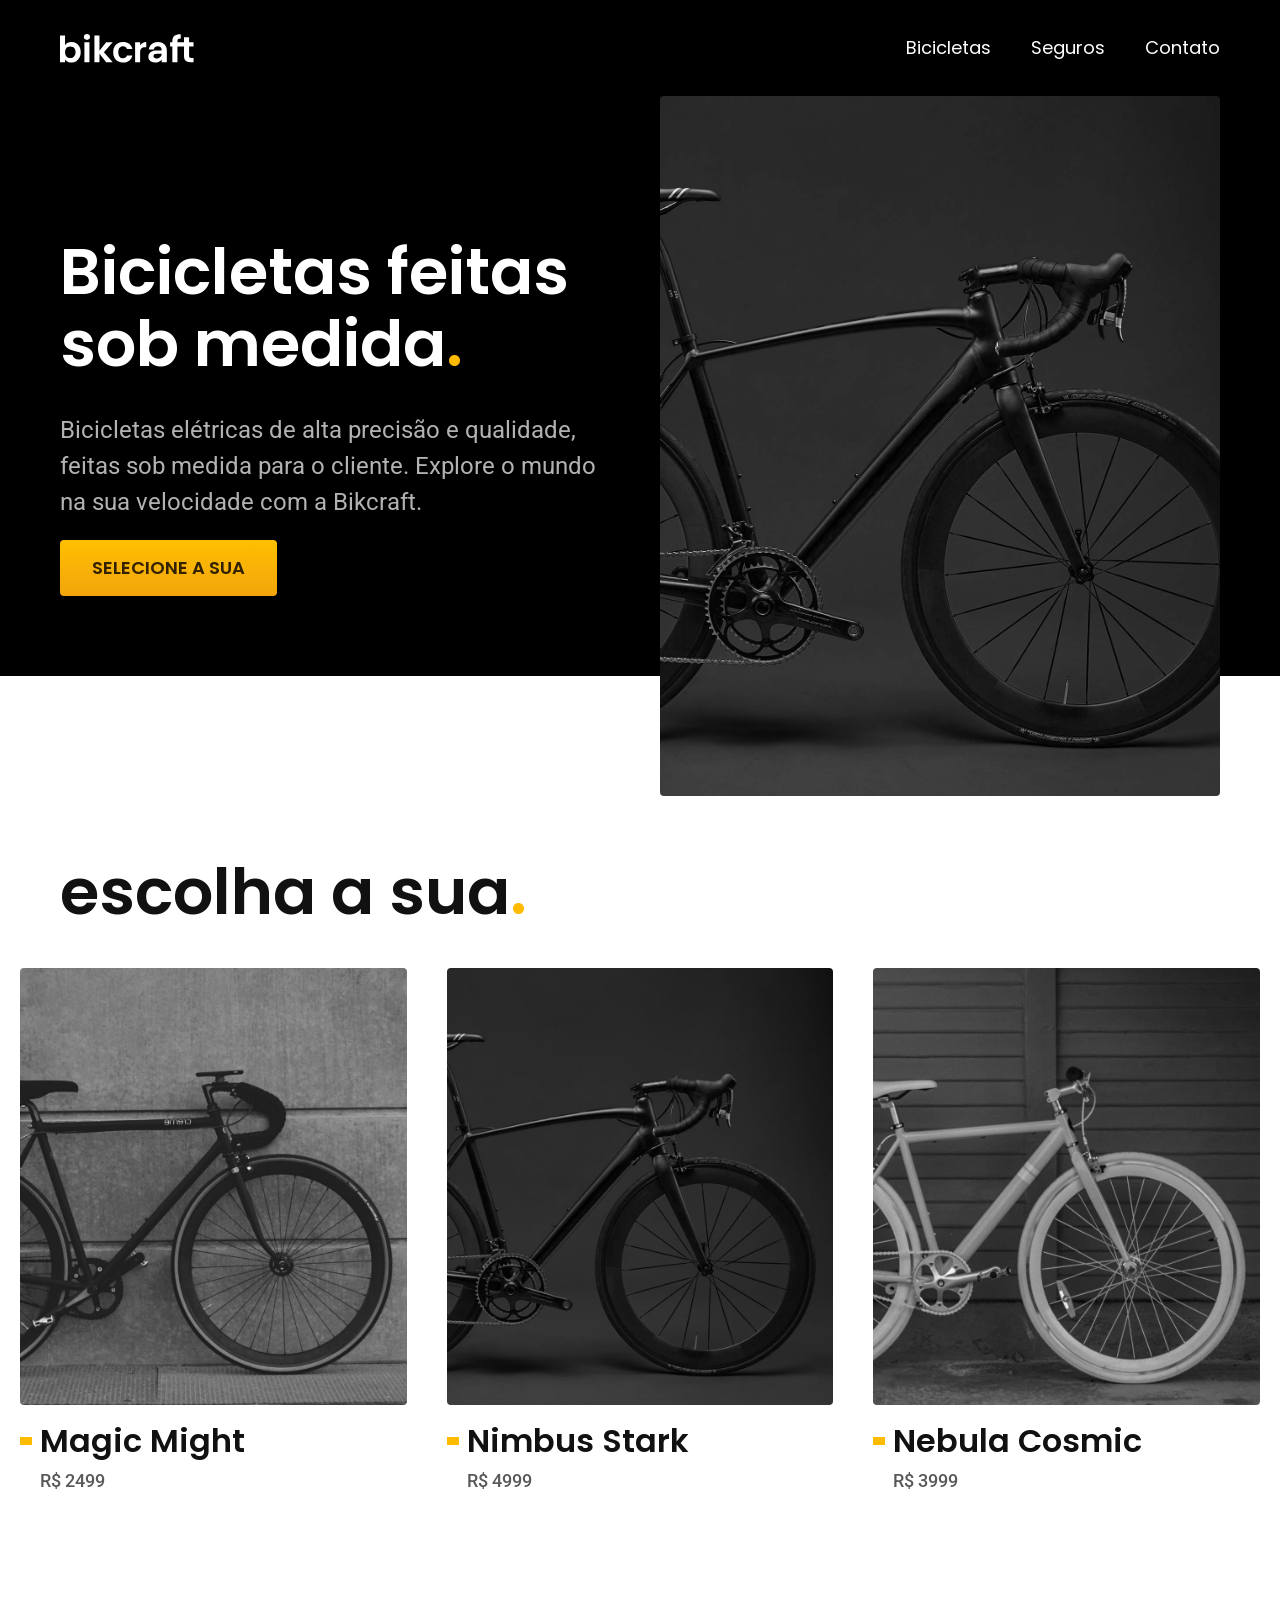
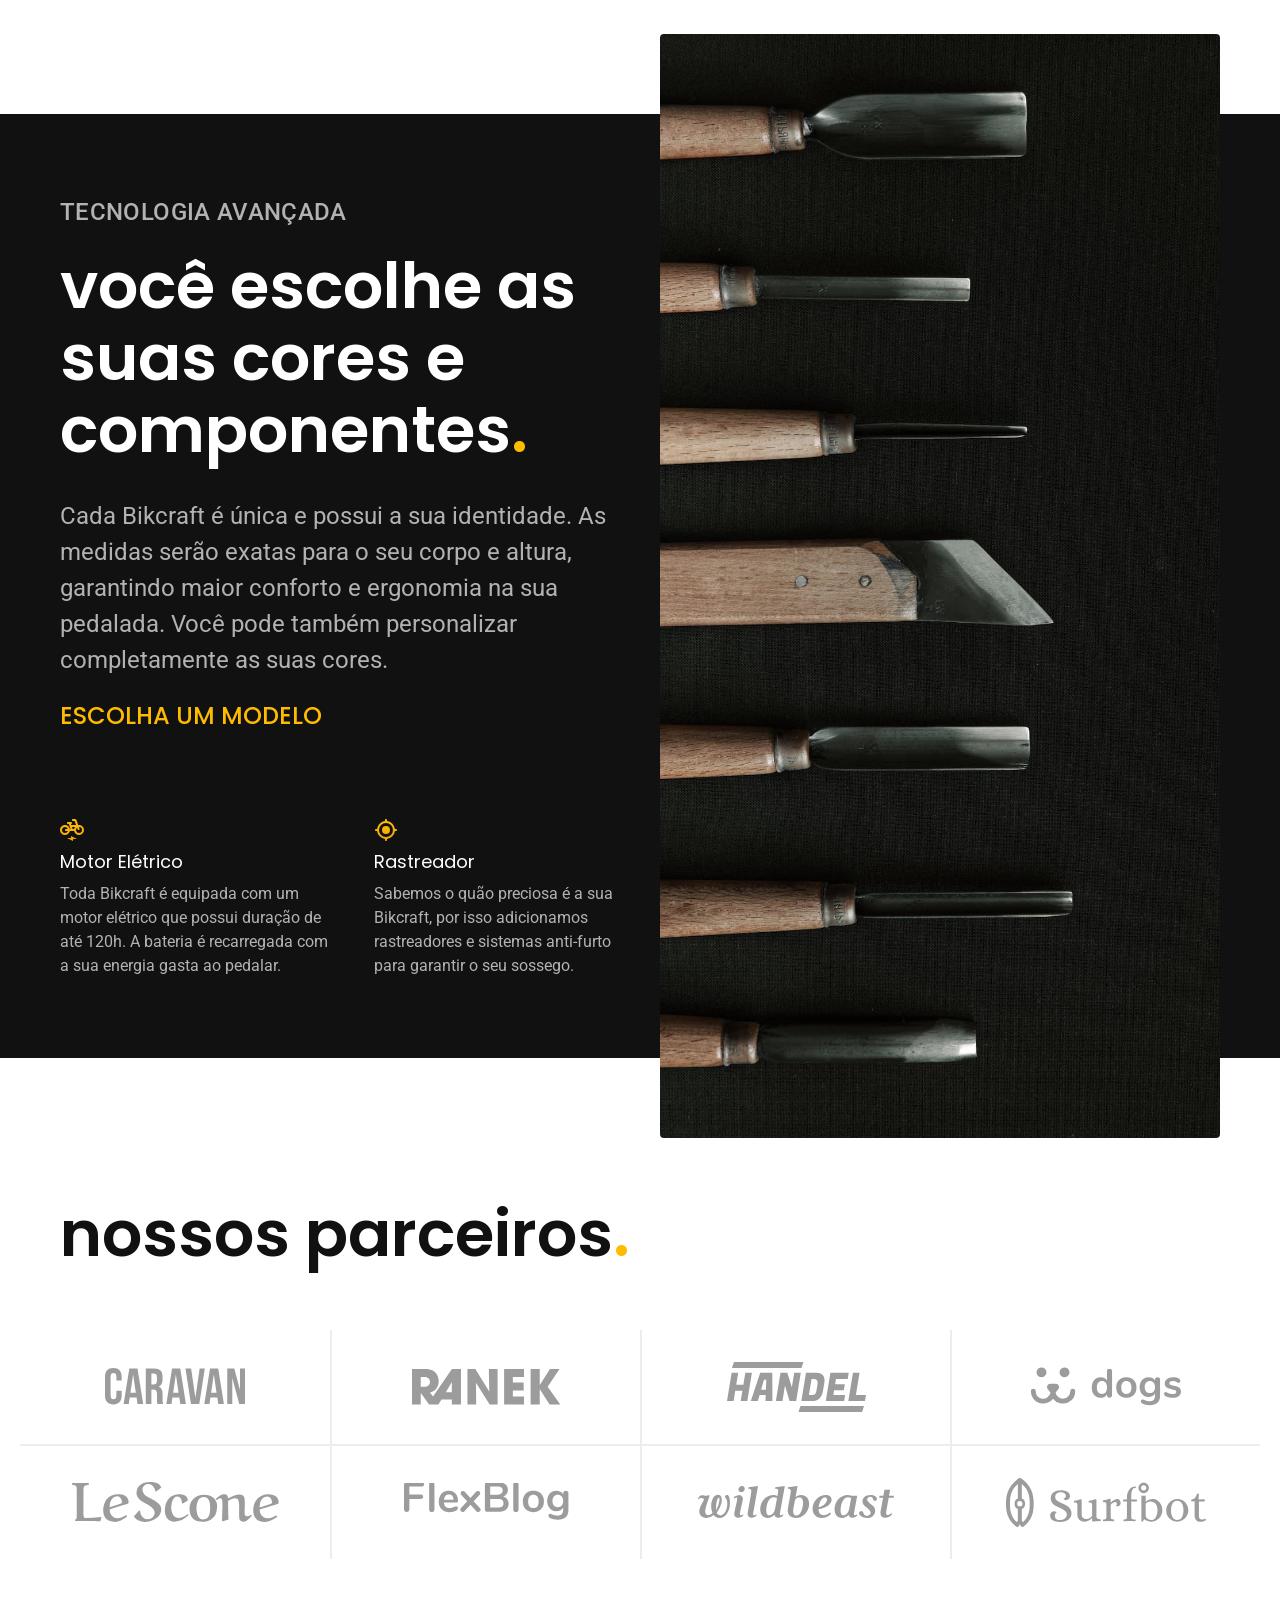
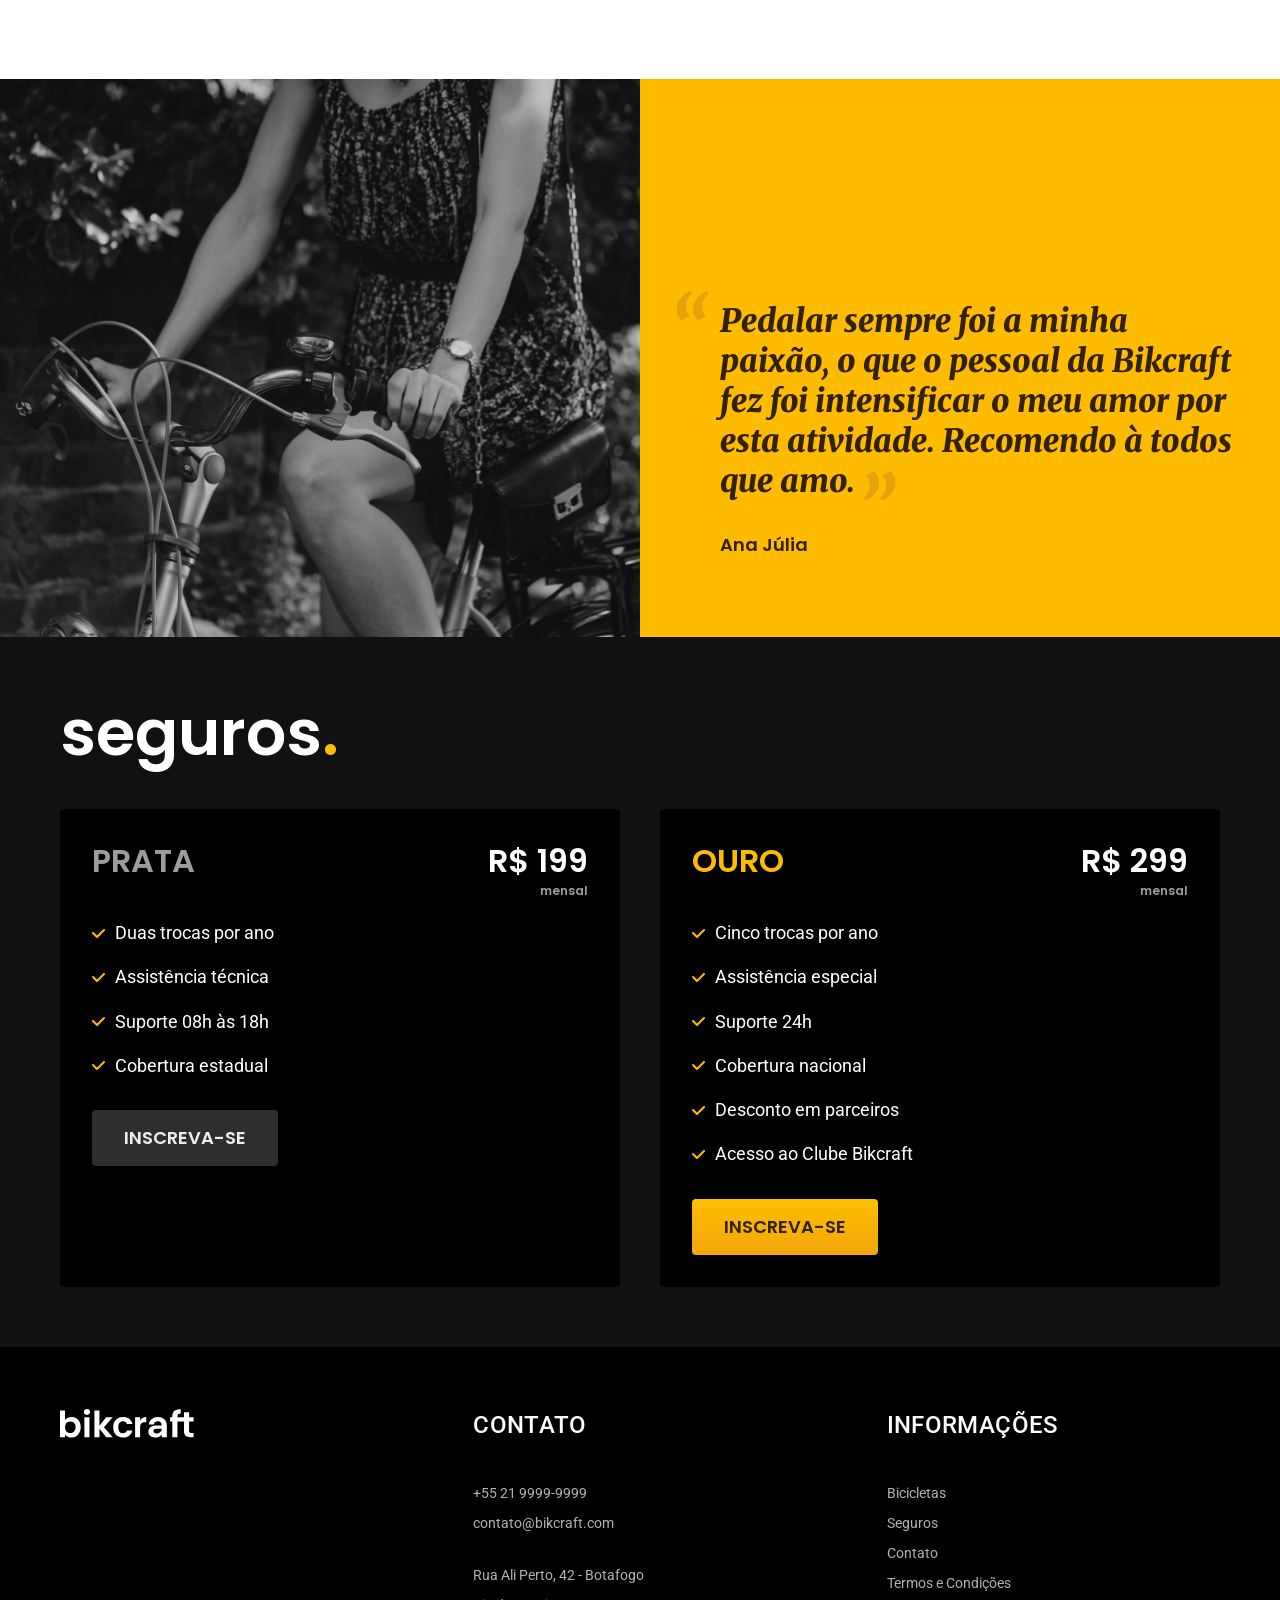
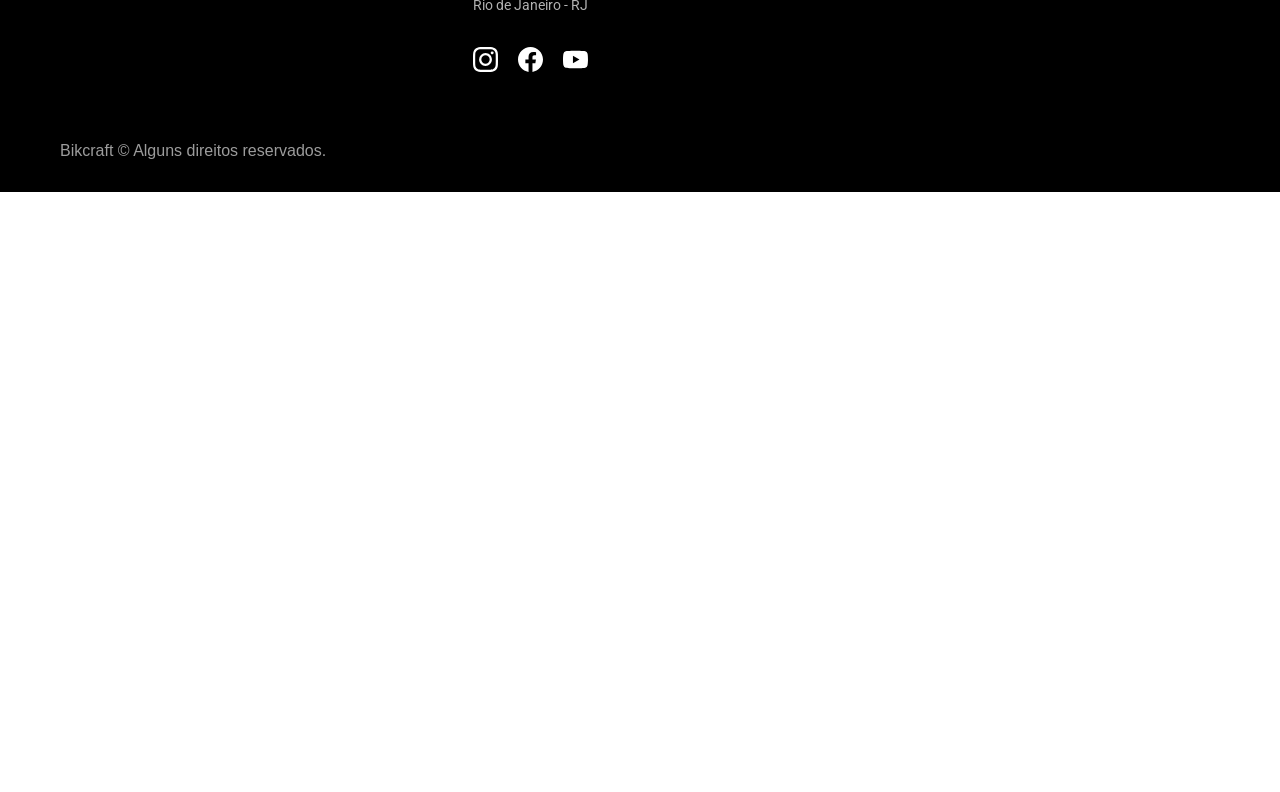
==== commit b45409e9: "Adicionei rodapé da página inicial Este commit adiciona o rodapé da página inicial, incluindo inform" ====
--- a/index.html
+++ b/index.html
@@ -27,7 +27,6 @@
             </nav>
         </div>
     </header>
-
     <main class="introducao-bg">
         <div class="introducao container">
             <div class="introducao-conteudo">
@@ -159,12 +158,44 @@
                     <span class="font-1-xs cor-6">mensal</span>
                 </div>
                 <a class="botao" href="#">Inscreva-se</a>
-
-            </div>
-
-        </div>
-
-
+            </div>
+        </div>
     </article>
+
+    <footer class="footer-bg">
+        <div class="footer container">
+            <a href="./index.html">
+                <img src="./img/bikcraft.svg" alt="Bikcraft">
+            </a>
+
+            <div class="footer-contato font-2-xs cor-5">
+                <h3 class="font-2-l-b cor-0">Contato</h3>
+                <p>+55 21 9999-9999</p>
+                <p>contato@bikcraft.com</p>
+                <div class="endereco">
+                    <p>Rua Ali Perto, 42 - Botafogo</p>
+                    <p>Rio de Janeiro - RJ</p>
+                </div>
+                <div class="footer-contato-redes">
+                    <ul>
+                        <li><a href="https://www.instagram.com" target="_blank"><img src="./img/redes/instagram.svg" alt="Instagram"></a></li>
+                        <li><a href="https://www.facebook.com" target="_blank"><img src="./img/redes/facebook.svg" alt="Facebook"></a></li>
+                        <li><a href="https://www.youtube.com" target="_blank"><img src="./img/redes/youtube.svg" alt="YouTube"></a></li>
+                    </ul>
+                </div>
+            </div>
+
+            <div class="footer-informacoes font-2-xs cor-5">
+                <h3 class="font-2-l-b cor-0">Informações</h3>
+                <ul>
+                    <li><a href="./bicicletas.html">Bicicletas</a></li>
+                    <li><a href="./seguros.html">Seguros</a></li>
+                    <li><a href="./contato.html">Contato</a></li>
+                    <li><a href="./termos.html">Termos e Condições</a></li>
+                </ul>
+            </div>  
+        </div>
+        <p class="container font-2-x cor-6">Bikcraft © Alguns direitos reservados.</p>
+    </footer>
 </body>
 </html>
--- a/css/style.css
+++ b/css/style.css
@@ -14,6 +14,7 @@
 @import "./home/tecnologia.css";
 @import "./home/parceiros.css";
 @import "./home/depoimento.css";
+@import "./home/footer.css";
 
 /* Bicicletas */
 @import "./bicicletas/bicicletas-lista.css";
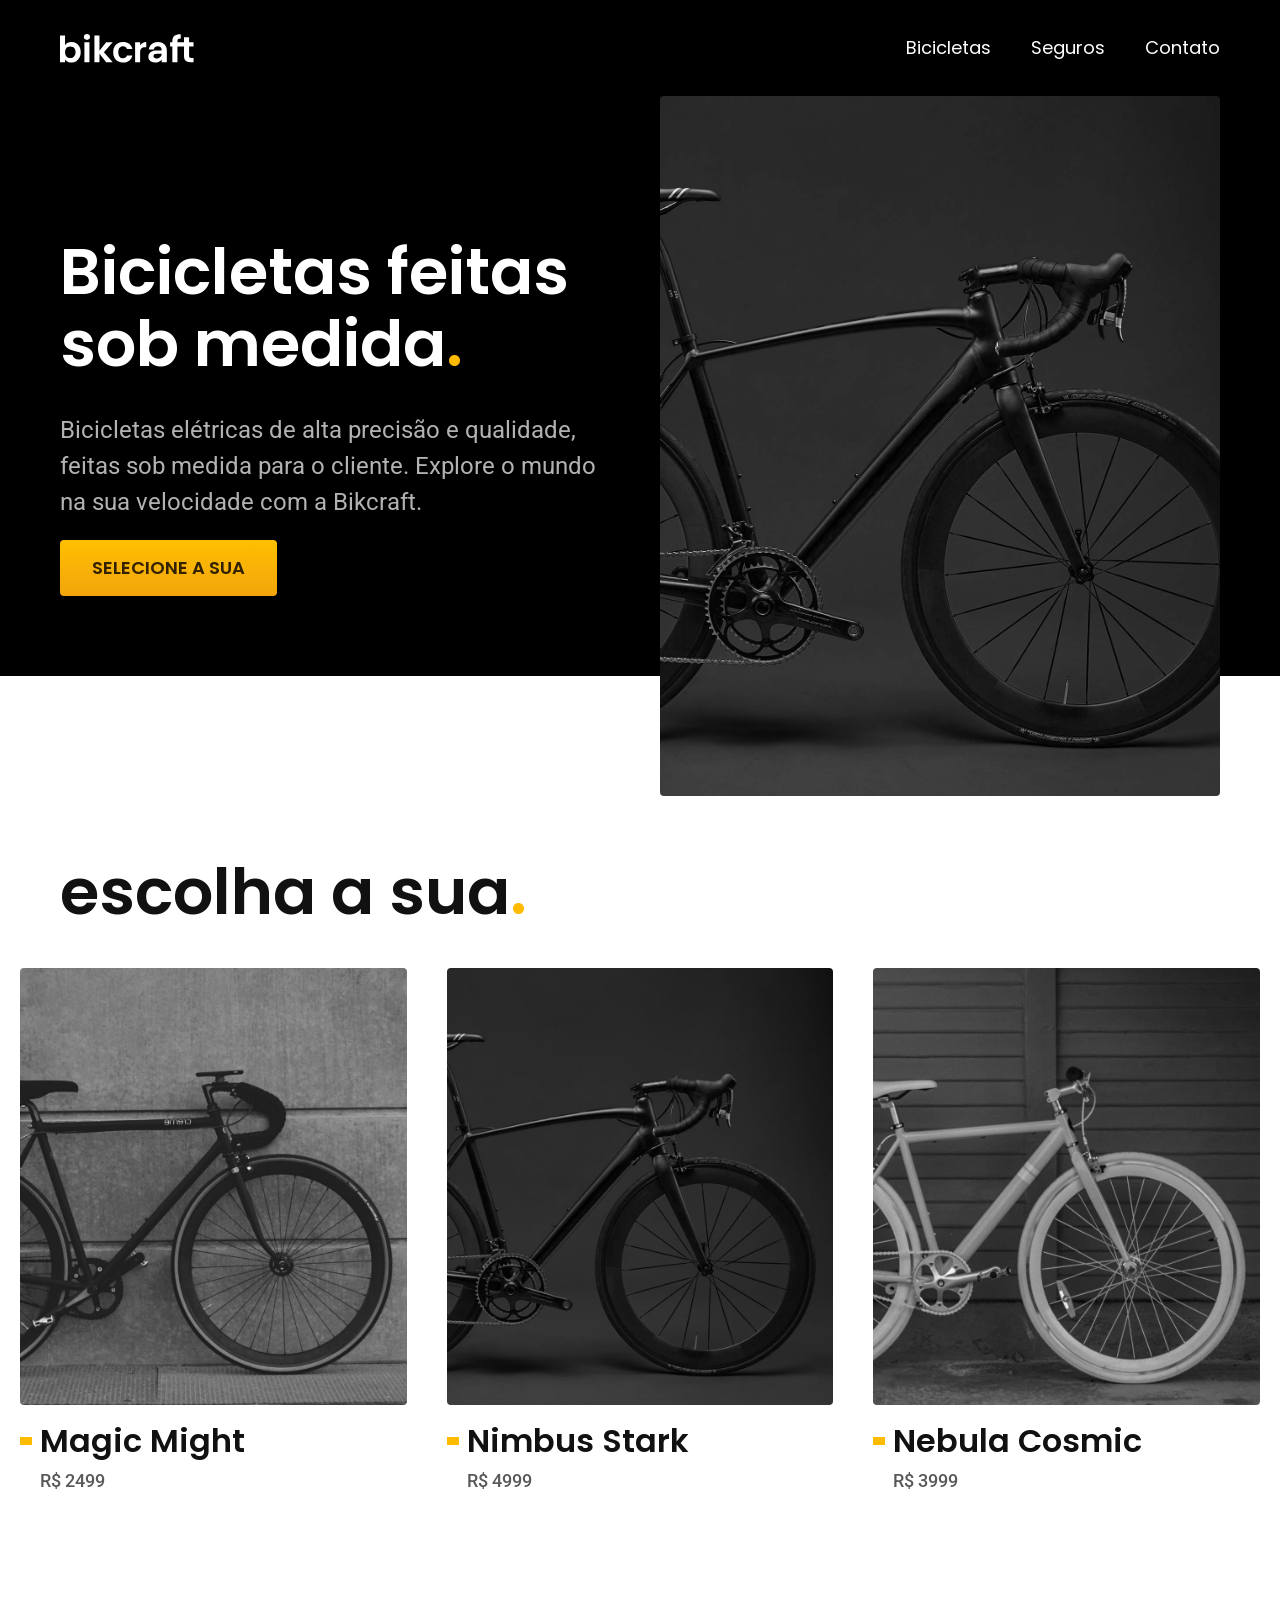
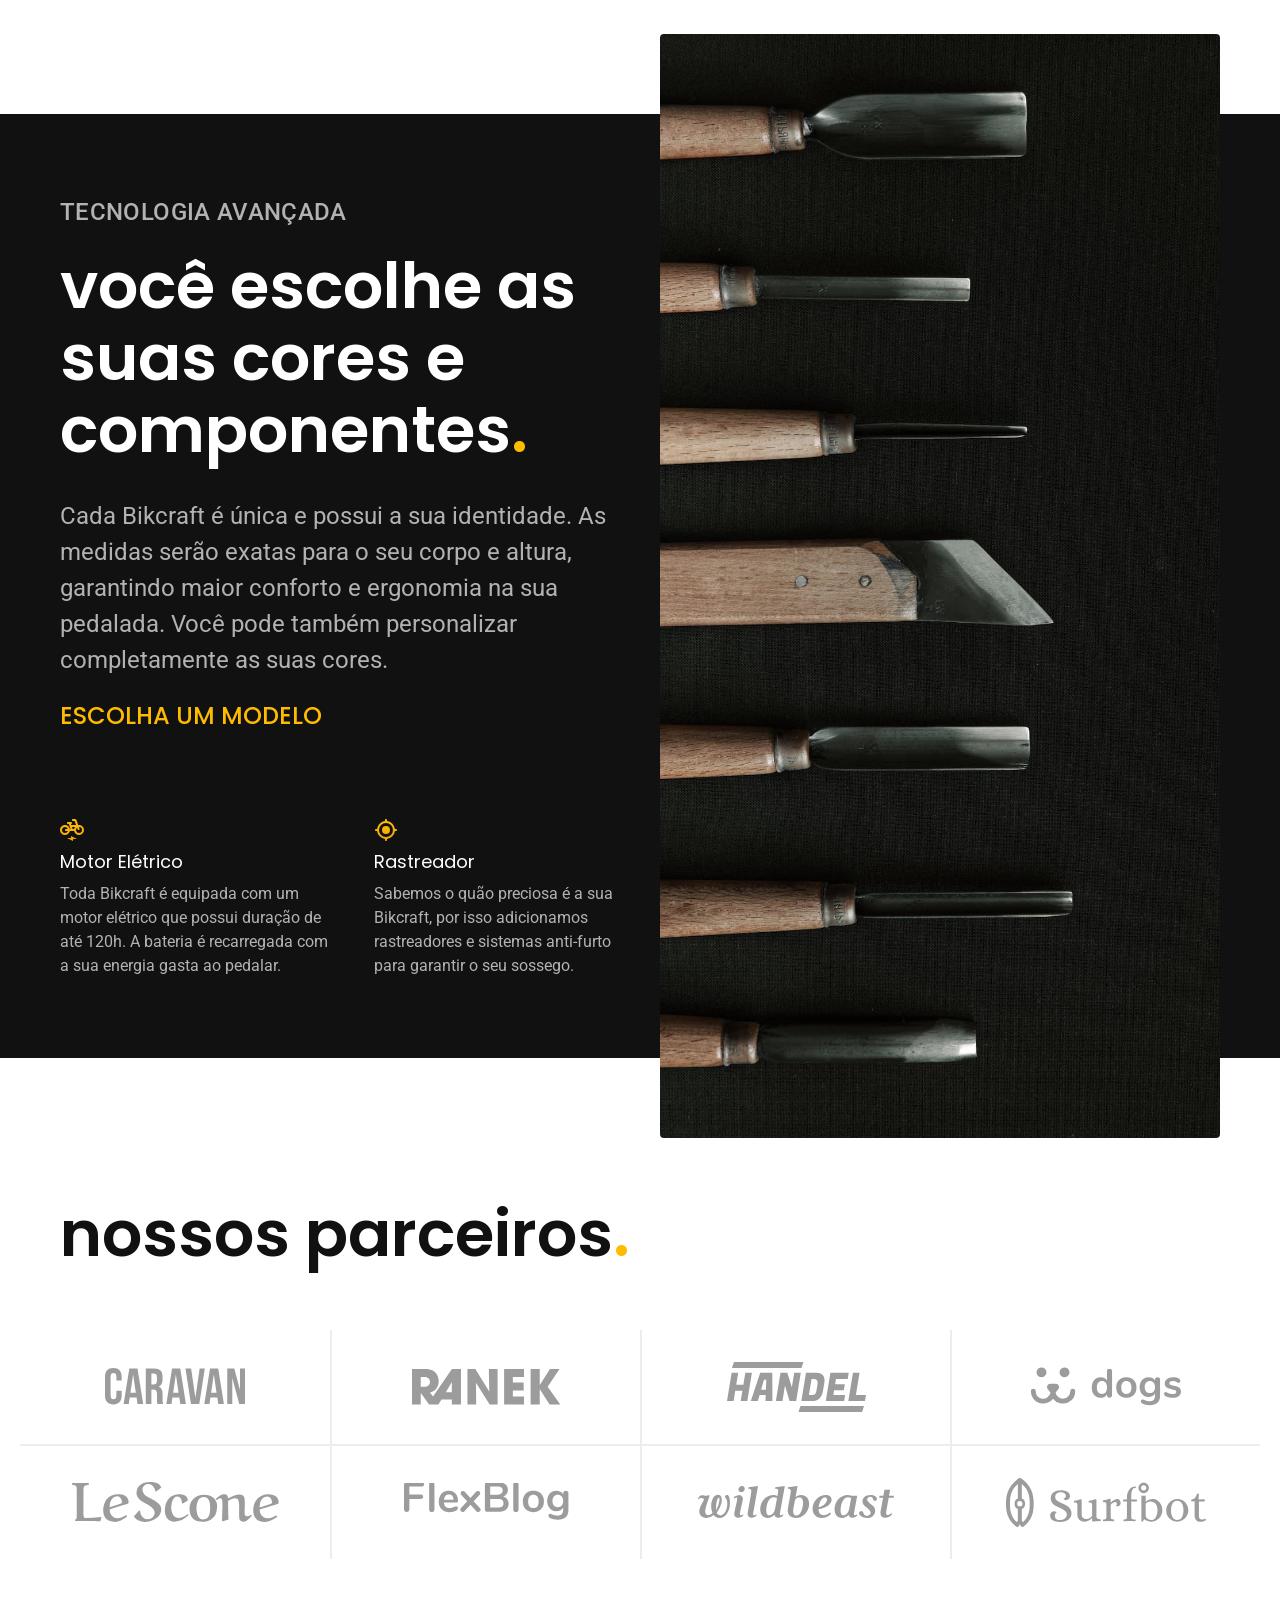
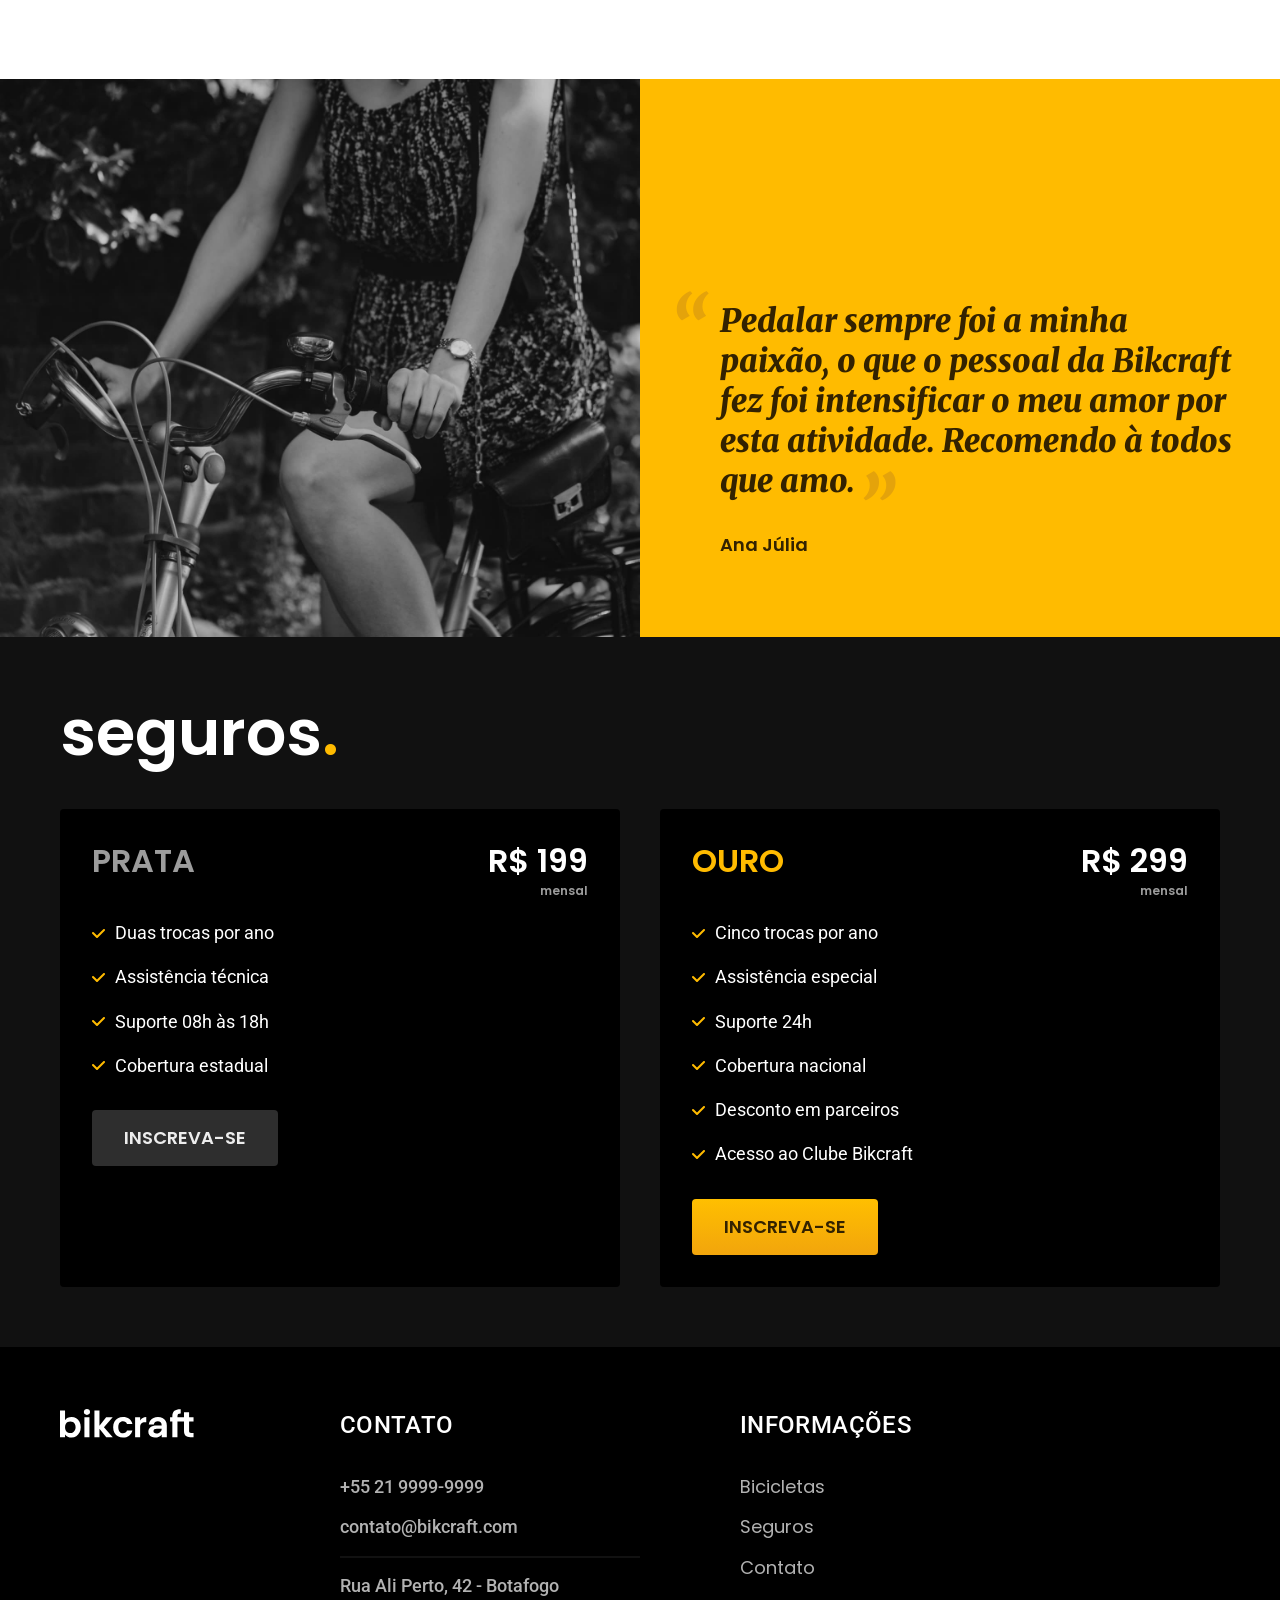
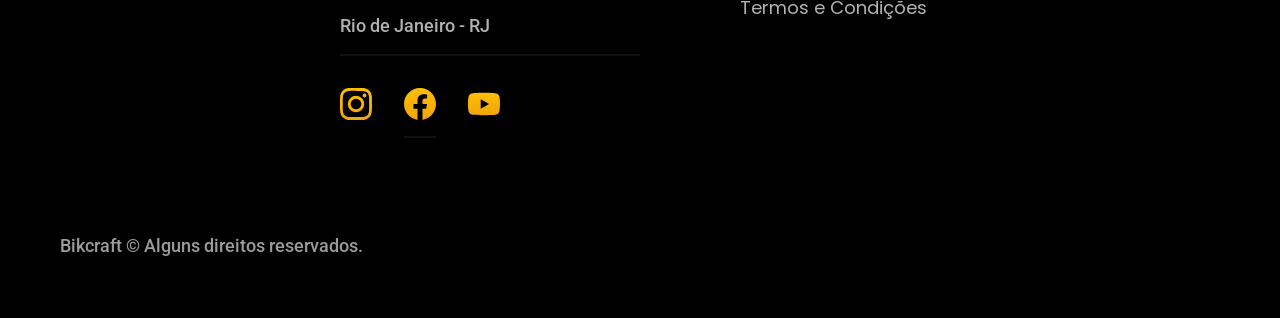
==== commit 3296e440: "Refatorei o footer para estilos globais Movi a estilização do rodapé para uma folha de estilos globa" ====
--- a/index.html
+++ b/index.html
@@ -164,38 +164,40 @@
 
     <footer class="footer-bg">
         <div class="footer container">
-            <a href="./index.html">
-                <img src="./img/bikcraft.svg" alt="Bikcraft">
-            </a>
-
-            <div class="footer-contato font-2-xs cor-5">
+            <img src="./img/bikcraft.svg" alt="Bikcraft">
+            <div class="footer-contato">
                 <h3 class="font-2-l-b cor-0">Contato</h3>
-                <p>+55 21 9999-9999</p>
-                <p>contato@bikcraft.com</p>
-                <div class="endereco">
-                    <p>Rua Ali Perto, 42 - Botafogo</p>
-                    <p>Rio de Janeiro - RJ</p>
-                </div>
-                <div class="footer-contato-redes">
-                    <ul>
-                        <li><a href="https://www.instagram.com" target="_blank"><img src="./img/redes/instagram.svg" alt="Instagram"></a></li>
-                        <li><a href="https://www.facebook.com" target="_blank"><img src="./img/redes/facebook.svg" alt="Facebook"></a></li>
-                        <li><a href="https://www.youtube.com" target="_blank"><img src="./img/redes/youtube.svg" alt="YouTube"></a></li>
+                <ul class="font-2-m cor-5">
+                    <li><a href="tel:+552199999999">+55 21 9999-9999</a></li>
+                    <li><a href="mailto:contato@bikcraft.com">contato@bikcraft.com</a></li>
+                    <li>Rua Ali Perto, 42 - Botafogo</li>
+                    <li>Rio de Janeiro - RJ</li>
+                </ul>
+                <ul class="footer-contato-redes">
+                    <li>
+                        <a href="https://www.instagram.com" target="_blank"><img src="./img/redes/instagram-p.svg" alt="Instagram"></a>
+                    </li>
+                    <li>
+                        <a href="https://www.facebook.com" target="_blank"><img src="./img/redes/facebook-p.svg" alt="Facebook"></a>
+                    </li>
+                    <li>
+                        <a href="https://www.youtube.com" target="_blank"><img src="./img/redes/youtube-p.svg" alt="YouTube"></a>
+                    </li>
+                </ul>
+            </div>
+            <div class="footer-informacoes">
+                <h3 class="font-2-l-b cor-0">Informações</h3>
+                <nav>
+                    <ul class="font-1-m cor-5">
+                        <li><a href="./bicicletas.html">Bicicletas</a></li>
+                        <li><a href="./seguros.html">Seguros</a></li>
+                        <li><a href="./contato.html">Contato</a></li>
+                        <li><a href="./termos.html">Termos e Condições</a></li>
                     </ul>
-                </div>
-            </div>
-
-            <div class="footer-informacoes font-2-xs cor-5">
-                <h3 class="font-2-l-b cor-0">Informações</h3>
-                <ul>
-                    <li><a href="./bicicletas.html">Bicicletas</a></li>
-                    <li><a href="./seguros.html">Seguros</a></li>
-                    <li><a href="./contato.html">Contato</a></li>
-                    <li><a href="./termos.html">Termos e Condições</a></li>
-                </ul>
-            </div>  
-        </div>
-        <p class="container font-2-x cor-6">Bikcraft © Alguns direitos reservados.</p>
+                </nav>
+            </div>
+            <p class="footer-copy font-2-m cor-6">Bikcraft © Alguns direitos reservados.</p>
+        </div>
     </footer>
 </body>
 </html>
--- a/css/style.css
+++ b/css/style.css
@@ -4,6 +4,7 @@
 @import "./utilidades/cores.css";
 
 @import "./global/header.css";
+@import "./global/footer.css";
 
  /* Utilidades */
 @import "./utilidades/componentes.css";
@@ -14,7 +15,6 @@
 @import "./home/tecnologia.css";
 @import "./home/parceiros.css";
 @import "./home/depoimento.css";
-@import "./home/footer.css";
 
 /* Bicicletas */
 @import "./bicicletas/bicicletas-lista.css";
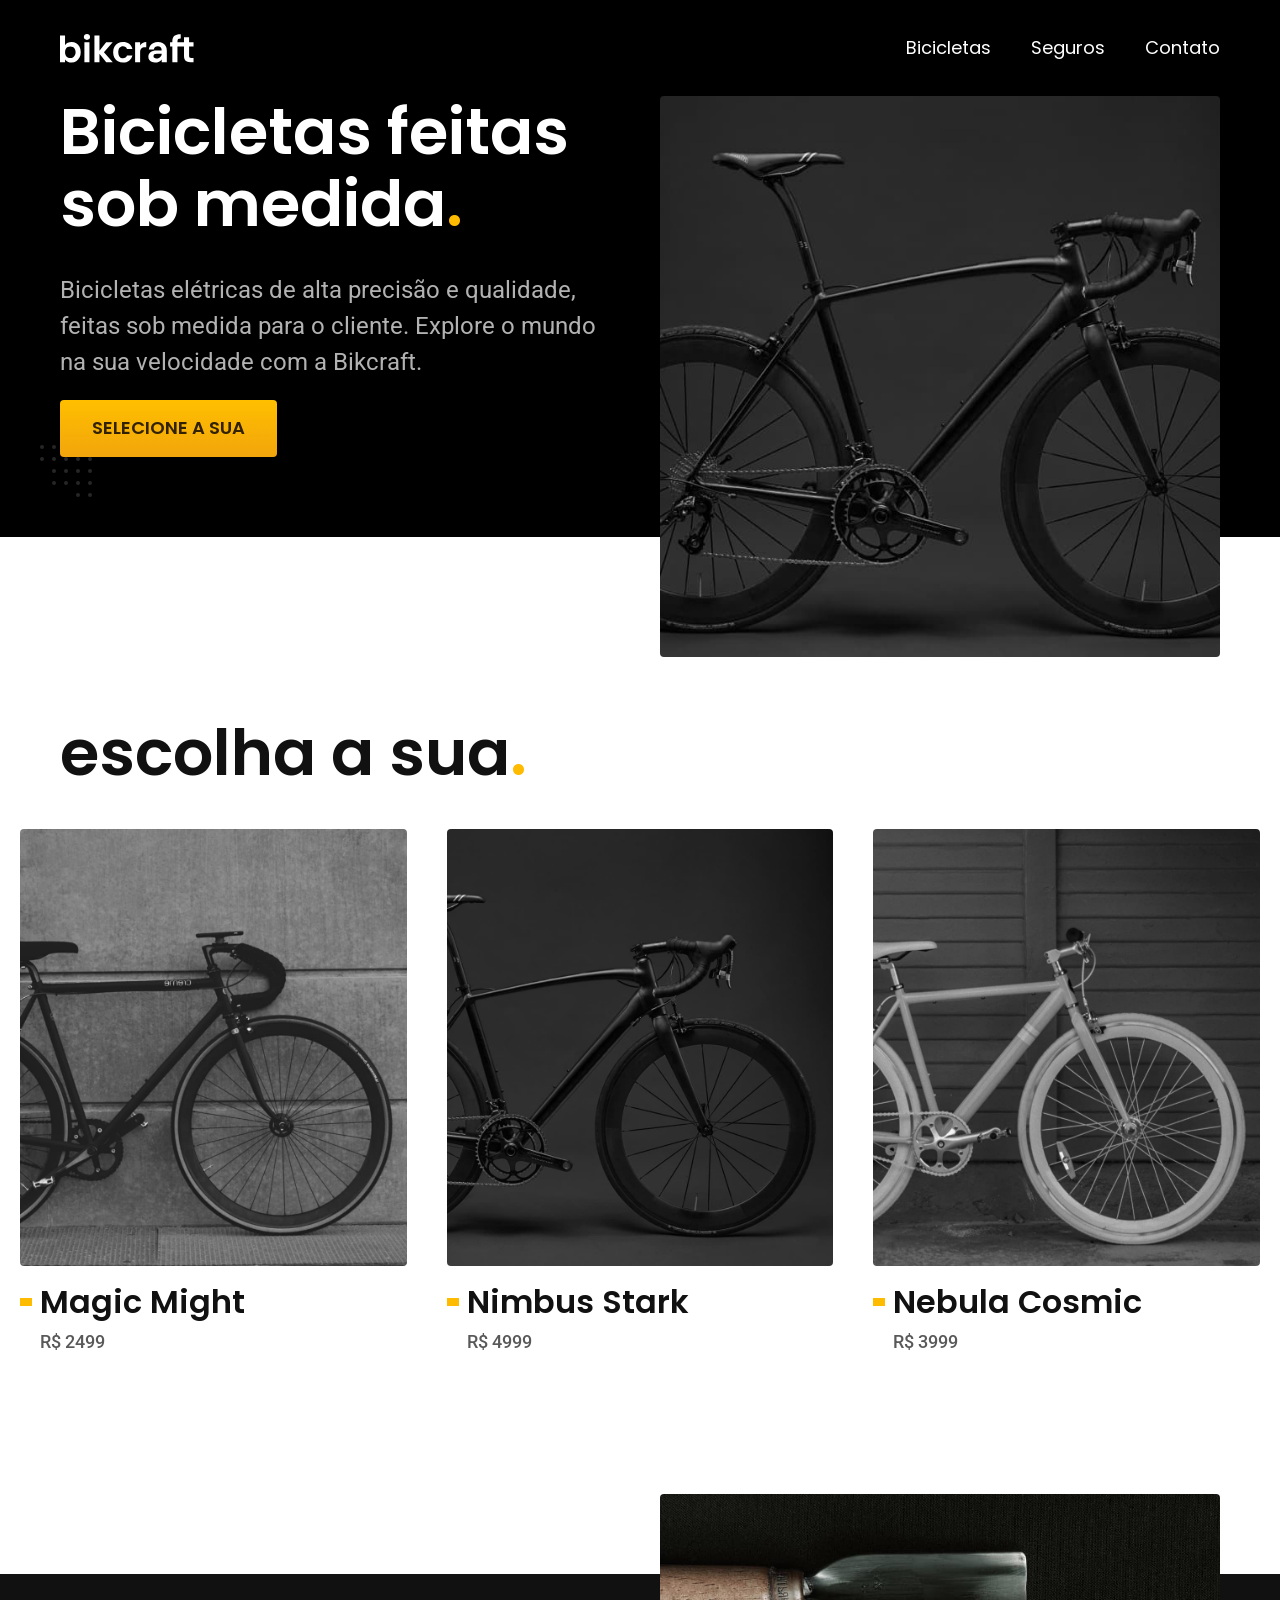
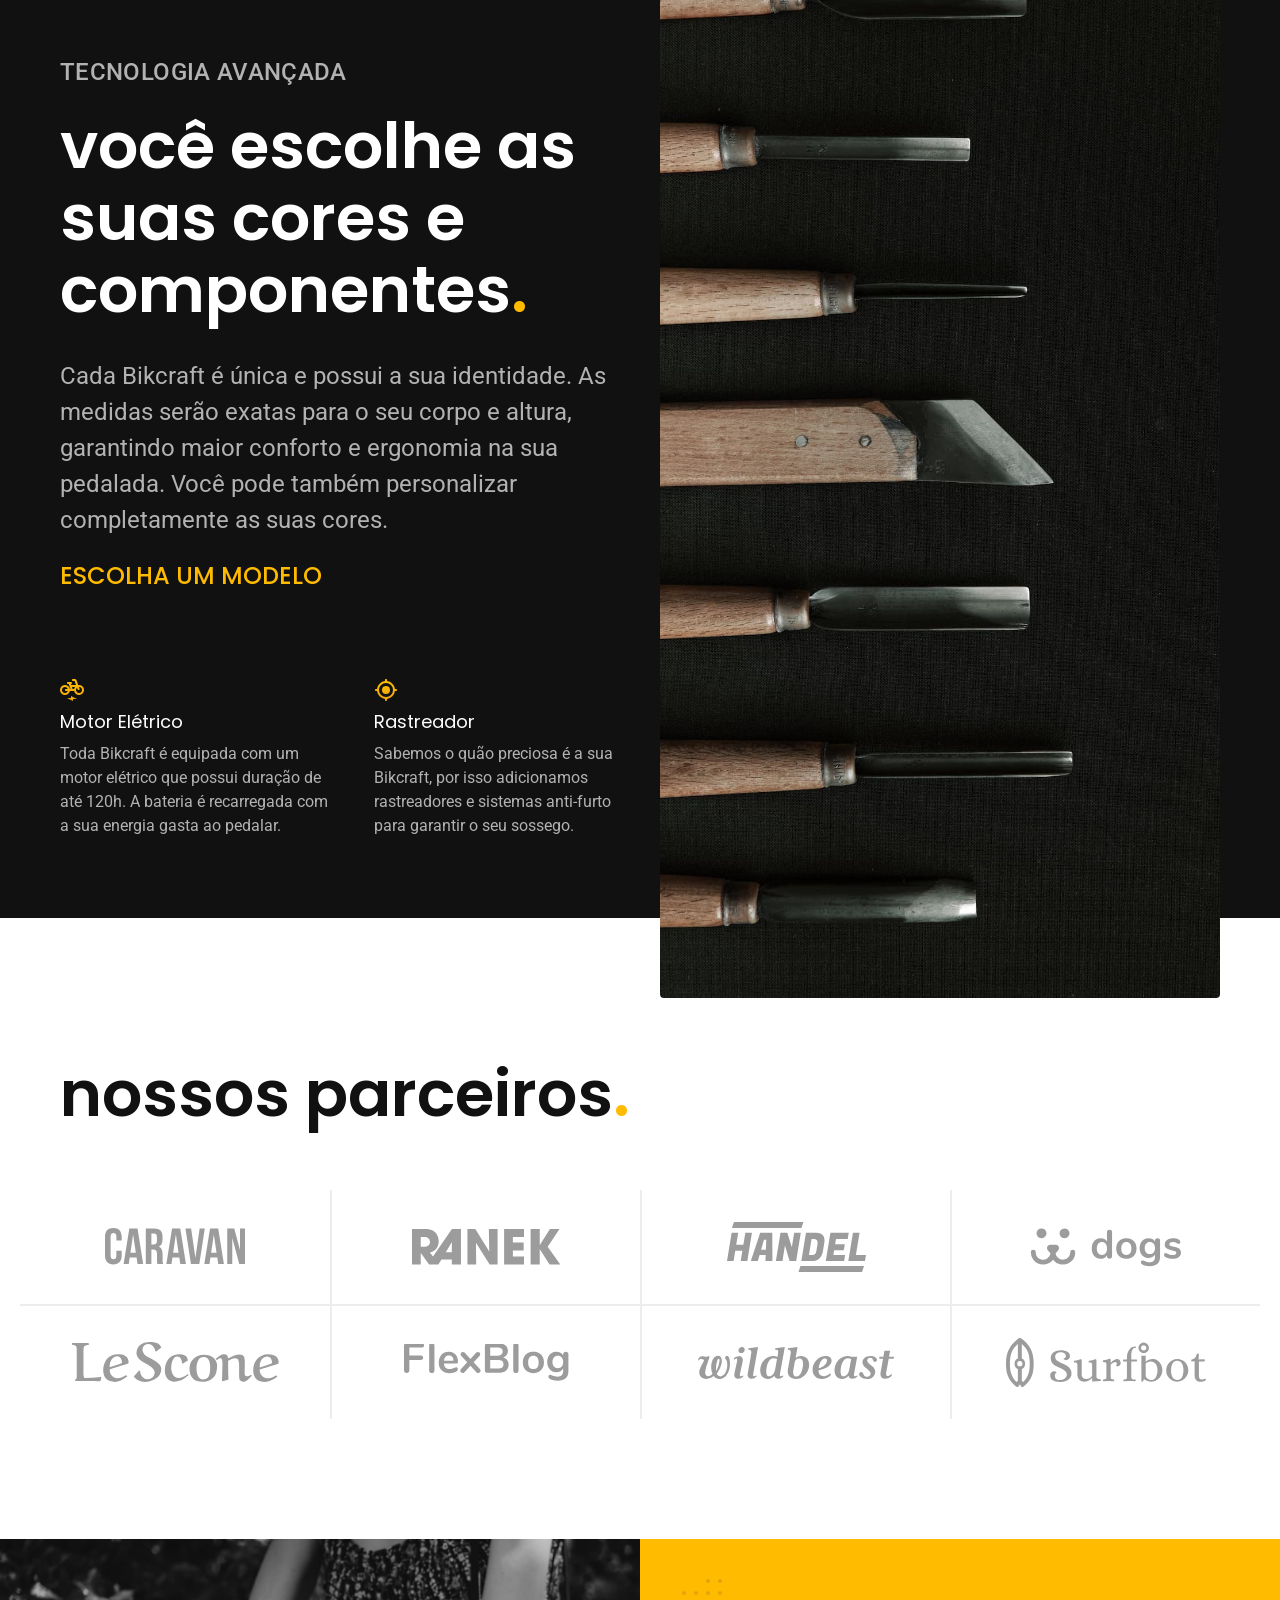
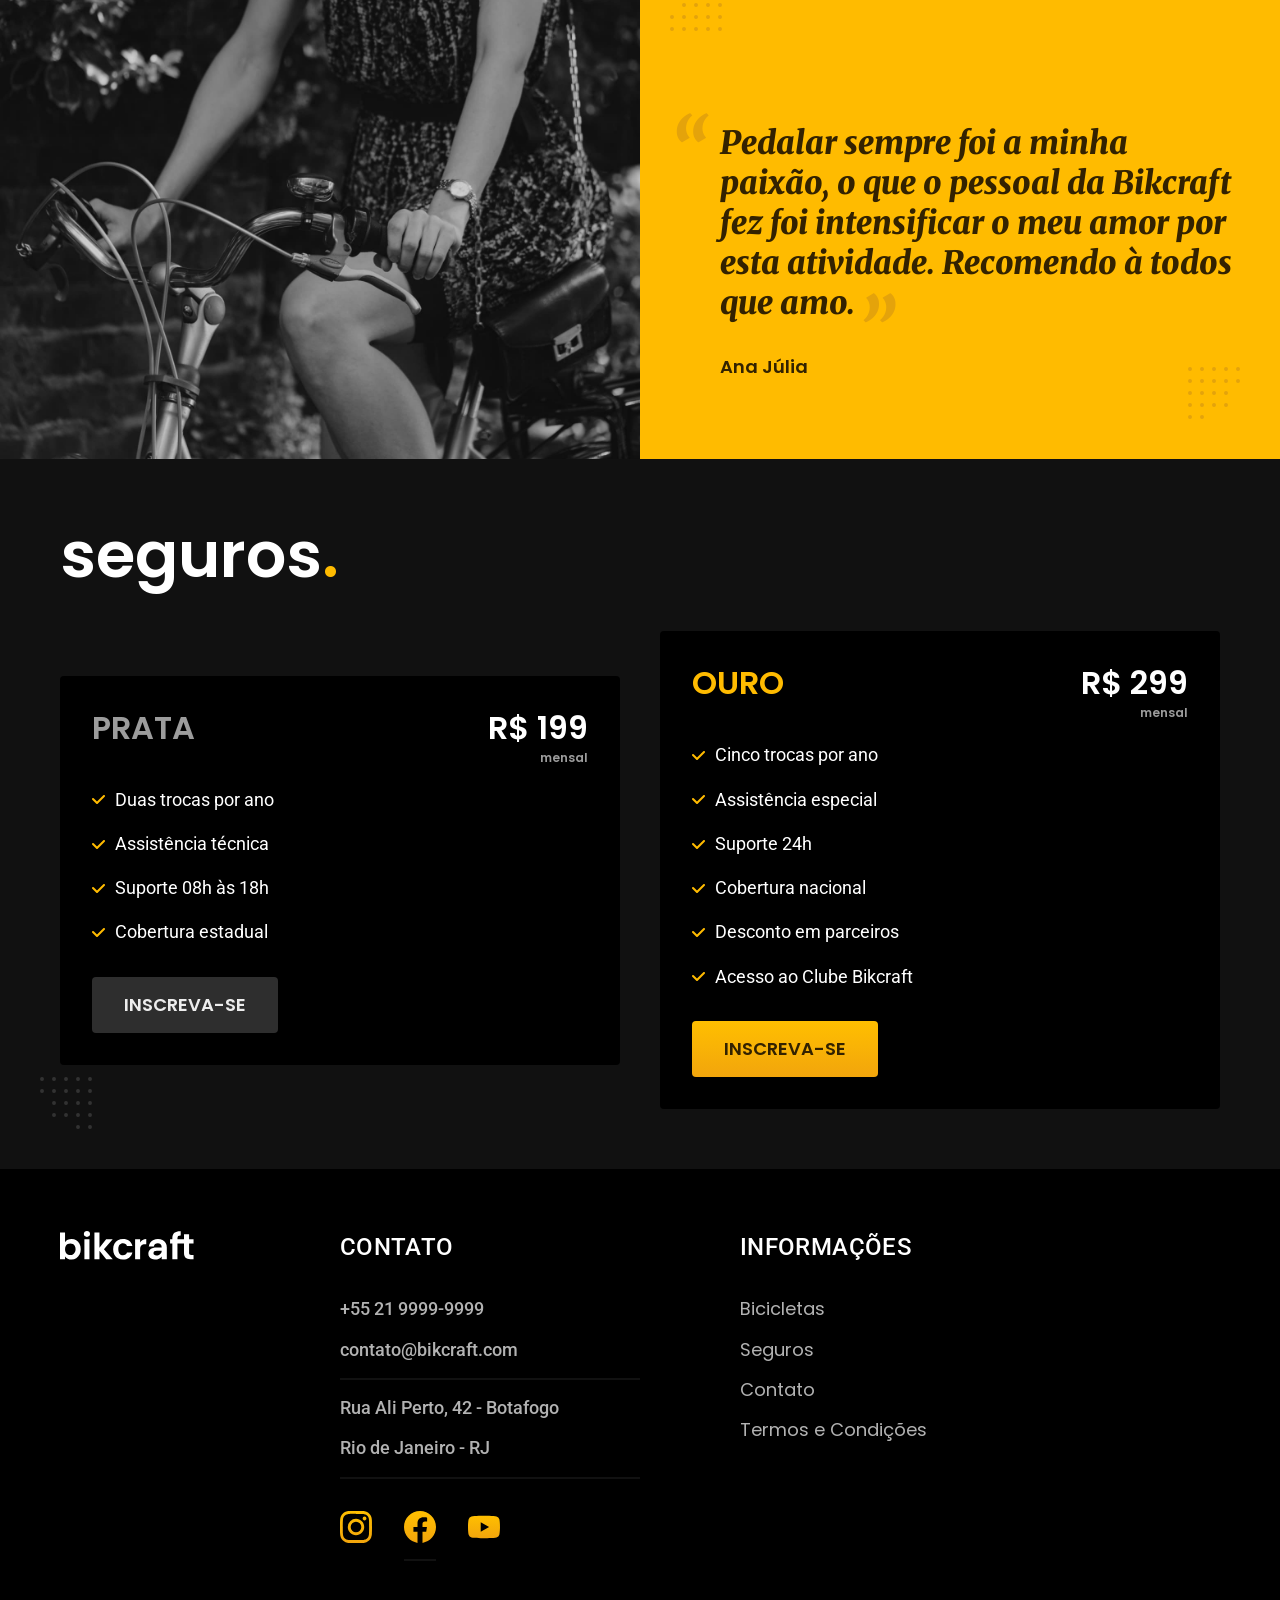
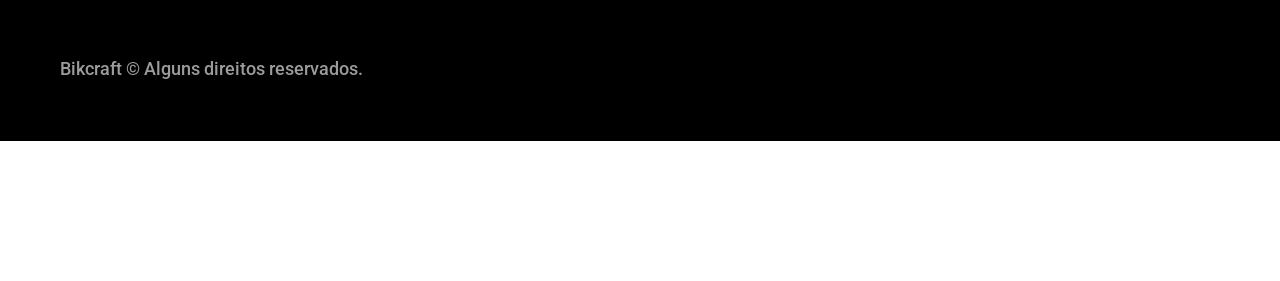
==== commit 7708d6d7: "Melhorei o carregamento da página e a estilização para dispositivos móveis Fiz o pré-carregamento da" ====
--- a/index.html
+++ b/index.html
@@ -5,6 +5,8 @@
     <meta name="viewport" content="width=device-width, initial-scale=1.0">
     <meta name="description" content="Bicicletas elétricas de alta precisão e qualidade,  feitas sob medida para o cliente. Explore o mundo na sua velocidade com a Bikcraft.">
     <title>Bikcraft - Bicicletas Elétricas</title>
+
+    <link rel="preload" href="./css/style.css" as="style">
     <link rel="stylesheet" href="./css/style.css">
 
     <link rel="preconnect" href="https://fonts.googleapis.com">
@@ -15,7 +17,7 @@
     <header class="header-bg"> <!-- header-bg signifca header background -->
         <div class="header container">
             <a href="./index.html">
-                <img src="./img/bikcraft.svg" alt="Bikcraft">
+                <img src="./img/bikcraft.svg" width="136" height="32" alt="Bikcraft">
             </a>
             
             <nav aria-label="primaria">  <!-- Navegação primaria do site -->
@@ -34,9 +36,10 @@
                 <p class="font-2-l cor-5">Bicicletas elétricas de alta precisão e qualidade,  feitas sob medida para o cliente. Explore o mundo na sua velocidade com a Bikcraft.</p>
                 <a class="botao" href="./bicicletas.html">Selecione a sua</a>
             </div>
-            <div class="introducao-imagem">
-                <img src="./img/fotos/introducao.jpg" alt="Bicileta elétrica preta">
-            </div>
+            <picture class="introducao-imagem">
+                <source media="(max-width:800px)" width="1120" height="680" srcset="./img/bicicletas/nimbus.jpg">
+                <img src="./img/fotos/introducao.jpg" width="1280" height="1600" alt="Bicileta elétrica preta">
+            </picture>
         </div>
     </main>
 
@@ -45,21 +48,21 @@
         <ul>
             <li>
                 <a href="./bicicletas/magic.html">
-                    <img src="./img/bicicletas/magic-home.jpg" alt="Bicileta preta">
+                    <img src="./img/bicicletas/magic-home.jpg" width="920" height="1040" alt="Bicicleta preta com detalhes cinzas">
                     <h3 class="font-1-xl">Magic Might</h3>
                     <span class="font-2-m cor-8">R$ 2499</span>
                 </a>
             </li>
             <li>
                 <a href="./bicicletas/nimbus.html">
-                    <img src="./img/bicicletas/nimbus-home.jpg" alt="Bicileta preta">
+                    <img src="./img/bicicletas/nimbus-home.jpg" width="920" height="1040" alt="Bicicleta preta">
                     <h3 class="font-1-xl">Nimbus Stark</h3>
                     <span class="font-2-m cor-8">R$ 4999</span>
                 </a>
             </li>
             <li>
                 <a href="./bicicletas/nebula.html">
-                    <img src="./img/bicicletas/nebula-home.jpg" alt="Bicileta preta">
+                    <img src="./img/bicicletas/nebula-home.jpg" width="920" height="1040" alt="Bicicleta cinza com detelhes brancos">
                     <h3 class="font-1-xl">Nebula Cosmic</h3>
                     <span class="font-2-m cor-8">R$ 3999</span>
                 </a>
@@ -76,19 +79,19 @@
                 <a class="link" href="./bicicletas.html">Escolha um modelo</a>
                 <ul class="tecnologia-vantagens">
                     <li>
-                        <img src="./img/icones/eletrica.svg" alt="">
+                        <img src="./img/icones/eletrica.svg" width="32" height="32" alt="">
                         <h3 class="font-1-m cor-0">Motor Elétrico</h3>
                         <p class="font-2-s cor-5">Toda Bikcraft é equipada com um motor elétrico que possui duração de até 120h. A bateria é recarregada com a sua energia gasta ao pedalar.</p>
                     </li>
                     <li>
-                        <img src="./img/icones/rastreador.svg" alt="">
+                        <img src="./img/icones/rastreador.svg" width="32" height="32" alt="">
                         <h3 class="font-1-m cor-0">Rastreador</h3>
                         <p class="font-2-s cor-5">Sabemos o quão preciosa é a sua Bikcraft, por isso adicionamos rastreadores e sistemas anti-furto para garantir o seu sossego.</p>
                     </li>
                 </ul>
             </div>
             <div class="tecnologia-imagem">
-                <img src="./img/fotos/tecnologia.jpg" alt="">
+                <img src="./img/fotos/tecnologia.jpg" width="1200" height="1920" alt="">
             </div>
         </div>
     </article>
@@ -97,20 +100,20 @@
         <h2 class="container font-1-xxl">nossos parceiros<span class="cor-p1">.</span></h2>
 
         <ul>
-            <li><img src="./img/parceiros/caravan.svg" alt="caravan"></li>
-            <li><img src="./img/parceiros/ranek.svg" alt="ranek"></li>
-            <li><img src="./img/parceiros/handel.svg" alt="handel"></li>
-            <li><img src="./img/parceiros/dogs.svg" alt="dogs"></li>
-            <li><img src="./img/parceiros/lescone.svg" alt="lescone"></li>
-            <li><img src="./img/parceiros/flexblog.svg" alt="flexblog"></li>
-            <li><img src="./img/parceiros/wildbeast.svg" alt="wildbeast"></li>
-            <li><img src="./img/parceiros/surfbot.svg" alt="surfbot"></li>
+            <li><img src="./img/parceiros/caravan.svg"  width="140" height="38" alt="caravan"></li>
+            <li><img src="./img/parceiros/ranek.svg" width="149" height="36" alt="ranek"></li>
+            <li><img src="./img/parceiros/handel.svg" width="139" height="50" alt="handel"></li>
+            <li><img src="./img/parceiros/dogs.svg" width="152" height="39" alt="dogs"></li>
+            <li><img src="./img/parceiros/lescone.svg" width="208" height="41" alt="lescone"></li>
+            <li><img src="./img/parceiros/flexblog.svg" width="165" height="38"alt="flexblog"></li>
+            <li><img src="./img/parceiros/wildbeast.svg" width="196" height="34" alt="wildbeast"></li>
+            <li><img src="./img/parceiros/surfbot.svg" width="200" height="49" alt="surfbot"></li>
         </ul>
     </section>
 
     <section class="depoimento" aria-label="Depoimento">
         <div class="depoimento-imagem">
-            <img src="/img/fotos/depoimento.jpg" alt="Pessoa pedalando em uma bicicleta Bikcraft">
+            <img src="/img/fotos/depoimento.jpg" width="1560" height="1360" alt="Pessoa pedalando em uma bicicleta Bikcraft">
         </div>
         <div class="depoimento-conteudo">
             <blockquote class="font-1-xl cor-p5">
@@ -164,7 +167,7 @@
 
     <footer class="footer-bg">
         <div class="footer container">
-            <img src="./img/bikcraft.svg" alt="Bikcraft">
+            <img src="./img/bikcraft.svg" width="136" height="32" alt="Bikcraft">
             <div class="footer-contato">
                 <h3 class="font-2-l-b cor-0">Contato</h3>
                 <ul class="font-2-m cor-5">
@@ -175,13 +178,13 @@
                 </ul>
                 <ul class="footer-contato-redes">
                     <li>
-                        <a href="https://www.instagram.com" target="_blank"><img src="./img/redes/instagram-p.svg" alt="Instagram"></a>
-                    </li>
-                    <li>
-                        <a href="https://www.facebook.com" target="_blank"><img src="./img/redes/facebook-p.svg" alt="Facebook"></a>
-                    </li>
-                    <li>
-                        <a href="https://www.youtube.com" target="_blank"><img src="./img/redes/youtube-p.svg" alt="YouTube"></a>
+                        <a href="https://www.instagram.com" target="_blank"><img src="./img/redes/instagram-p.svg" width="32" height="32" alt="Instagram"></a>
+                    </li>
+                    <li>
+                        <a href="https://www.facebook.com" target="_blank"><img src="./img/redes/facebook-p.svg" width="32" height="32" alt="Facebook"></a>
+                    </li>
+                    <li>
+                        <a href="https://www.youtube.com" target="_blank"><img src="./img/redes/youtube-p.svg" width="32" height="32" alt="YouTube"></a>
                     </li>
                 </ul>
             </div>
--- a/css/style.css
+++ b/css/style.css
@@ -8,6 +8,7 @@
 
  /* Utilidades */
 @import "./utilidades/componentes.css";
+@import "./utilidades/formulario.css";
 
 
 /* Home (página inicial) */
@@ -18,6 +19,24 @@
 
 /* Bicicletas */
 @import "./bicicletas/bicicletas-lista.css";
+@import "./bicicletas/bicicletas.css";
+
+/* Bicicleta */
+@import "./bicicleta/bicicleta.css";
+@import "./bicicleta/seguro.css";
+
 
 /* Seguros */
-@import "./seguros/seguros.css";+@import "./seguros/seguros.css";
+@import "./seguros/vantagens.css";
+@import "./seguros/perguntas.css";
+
+/* Contato */
+@import "./contato/contato.css";
+@import "./contato/lojas.css";
+
+/* Termos */
+@import "./termos/termos.css";
+
+/* Orçamento */
+@import "./orcamento/orcamento.css";
--- a/css/style.css
+++ b/css/style.css
@@ -8,6 +8,7 @@
 
  /* Utilidades */
 @import "./utilidades/componentes.css";
+@import "./utilidades/formulario.css";
 
 
 /* Home (página inicial) */
@@ -18,6 +19,24 @@
 
 /* Bicicletas */
 @import "./bicicletas/bicicletas-lista.css";
+@import "./bicicletas/bicicletas.css";
+
+/* Bicicleta */
+@import "./bicicleta/bicicleta.css";
+@import "./bicicleta/seguro.css";
+
 
 /* Seguros */
-@import "./seguros/seguros.css";+@import "./seguros/seguros.css";
+@import "./seguros/vantagens.css";
+@import "./seguros/perguntas.css";
+
+/* Contato */
+@import "./contato/contato.css";
+@import "./contato/lojas.css";
+
+/* Termos */
+@import "./termos/termos.css";
+
+/* Orçamento */
+@import "./orcamento/orcamento.css";
